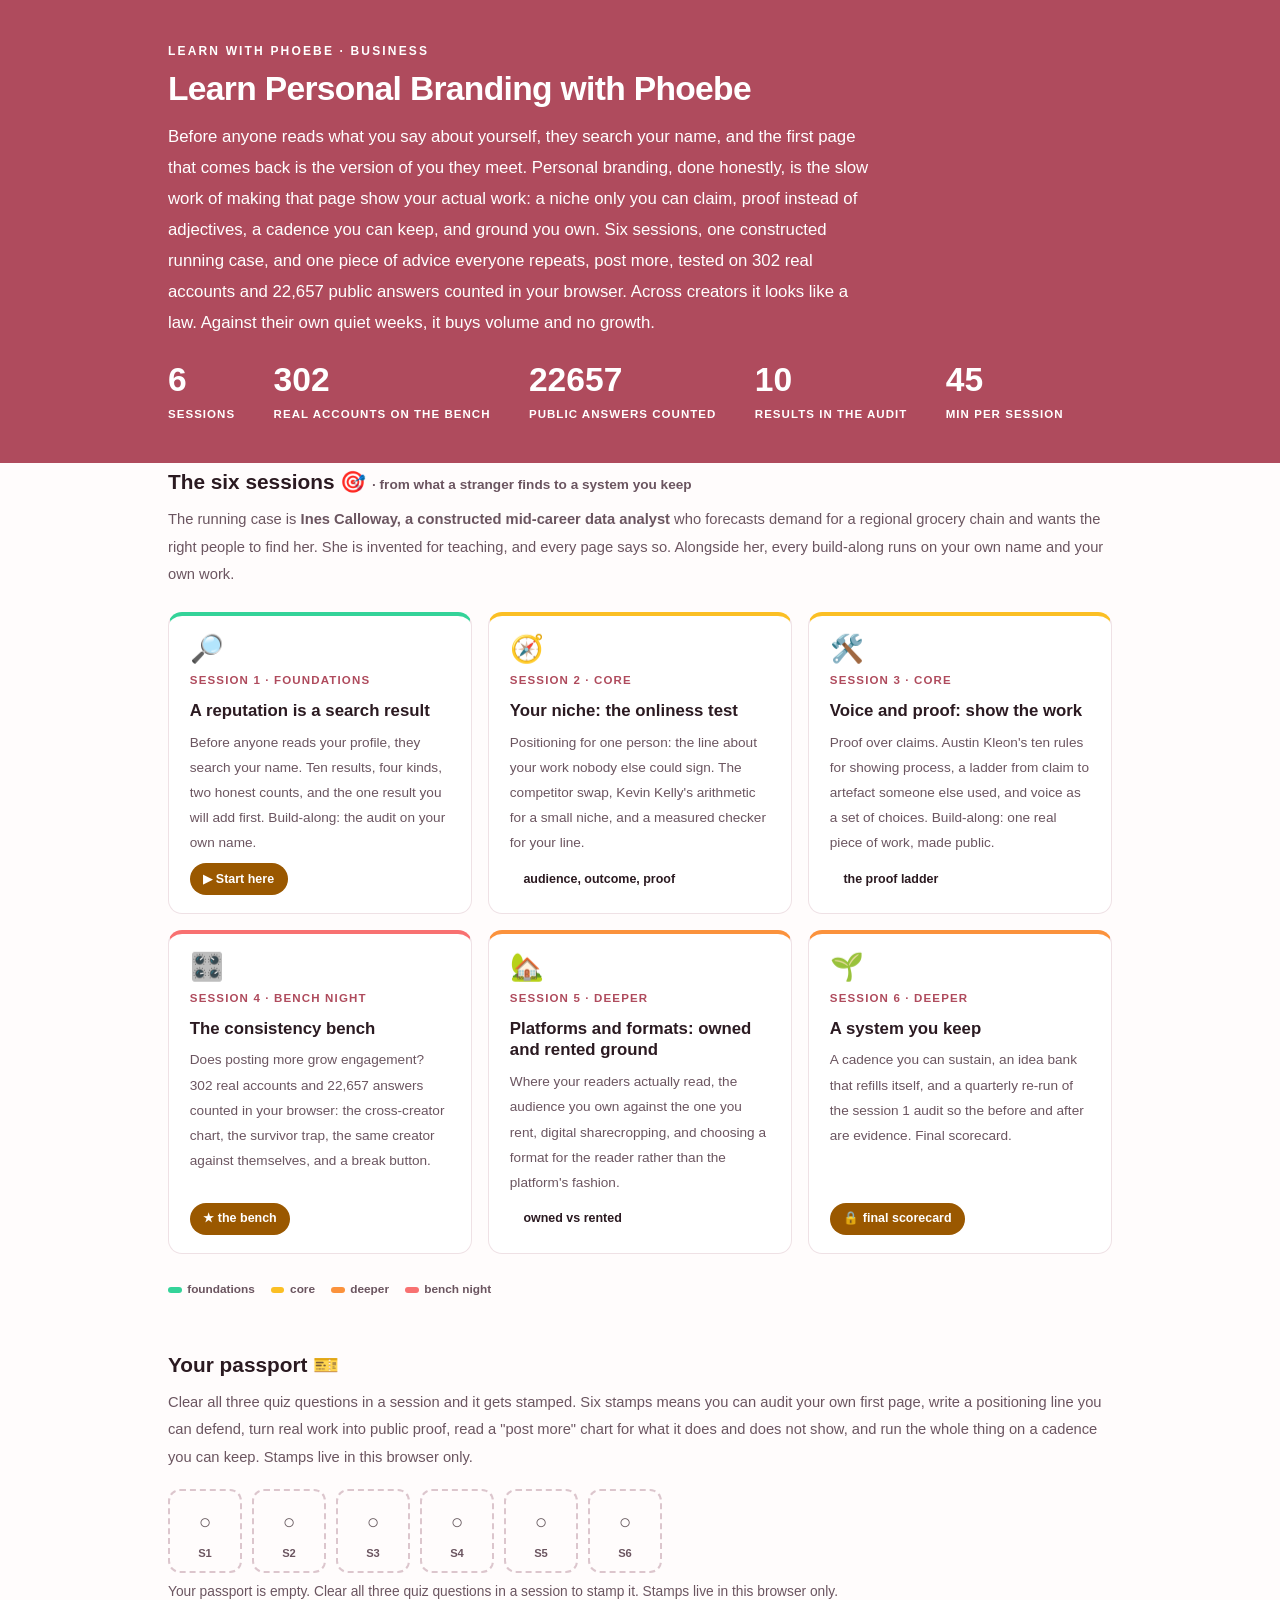
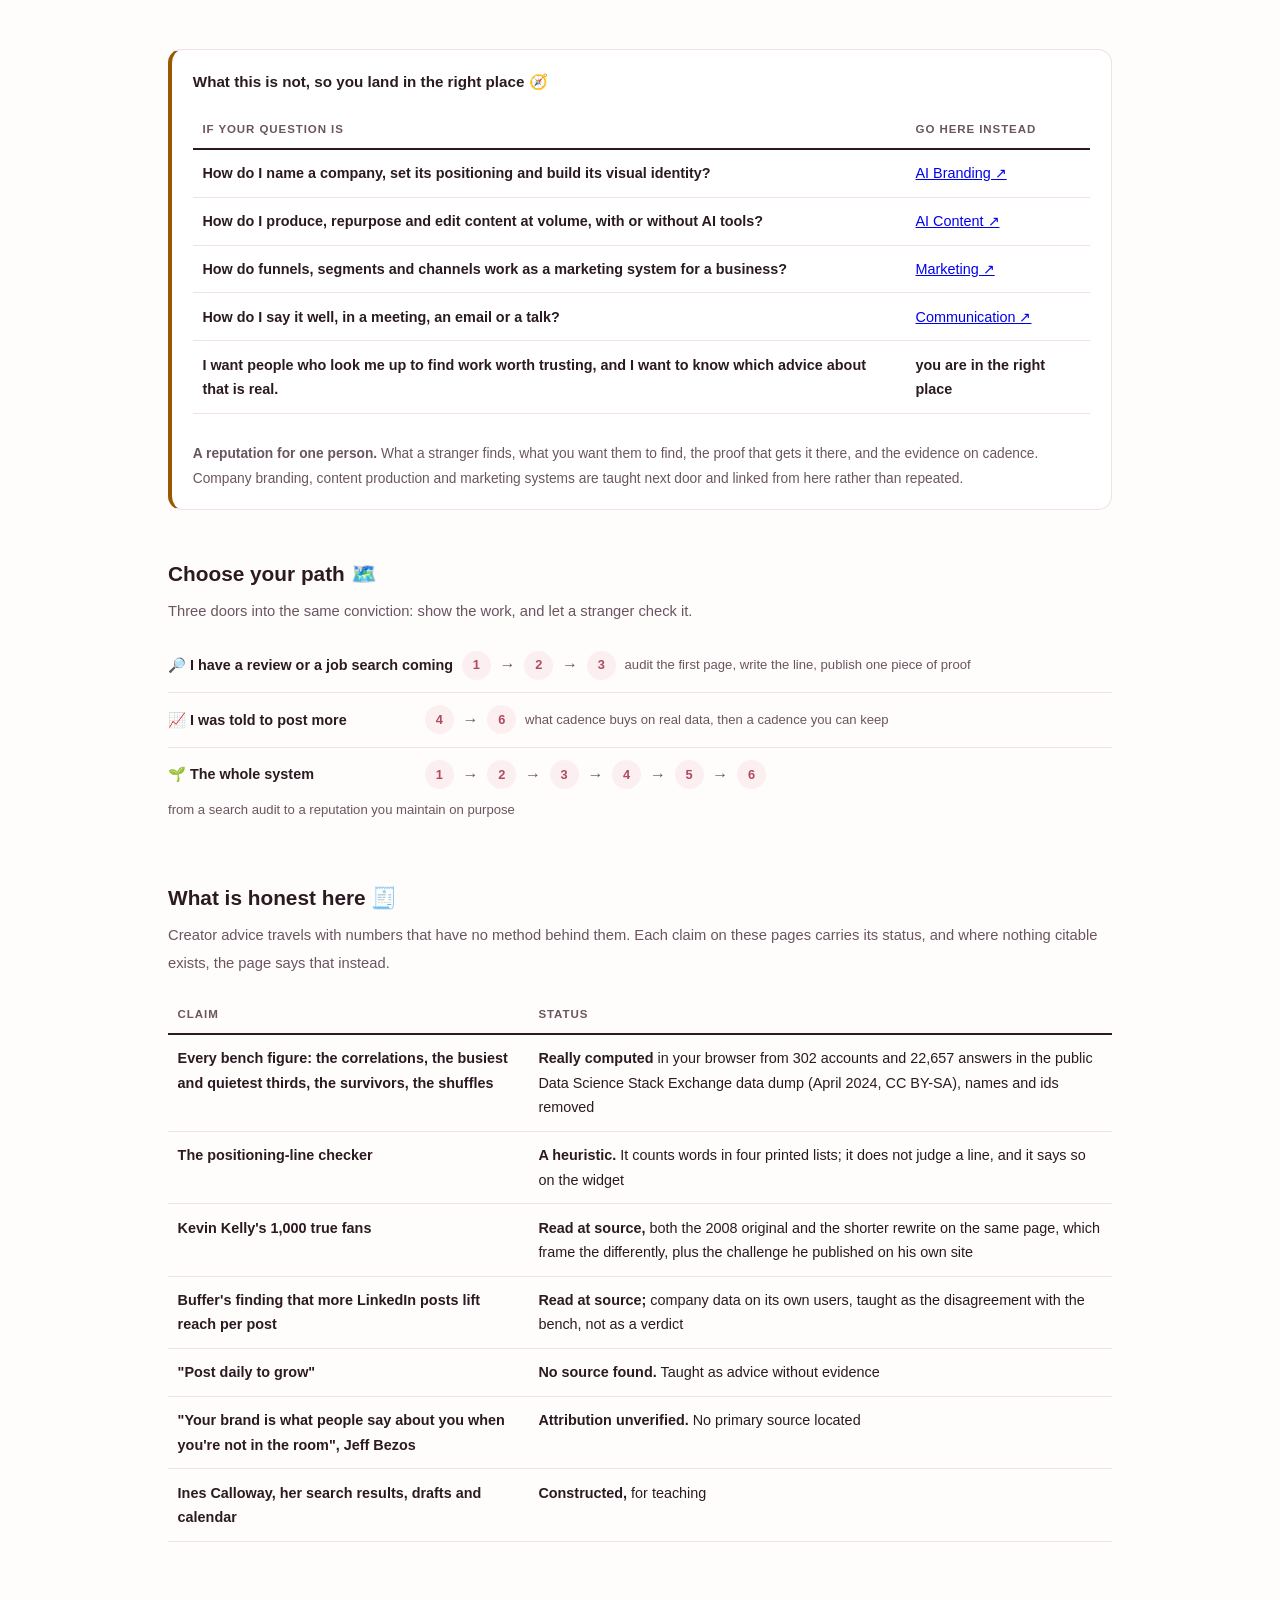
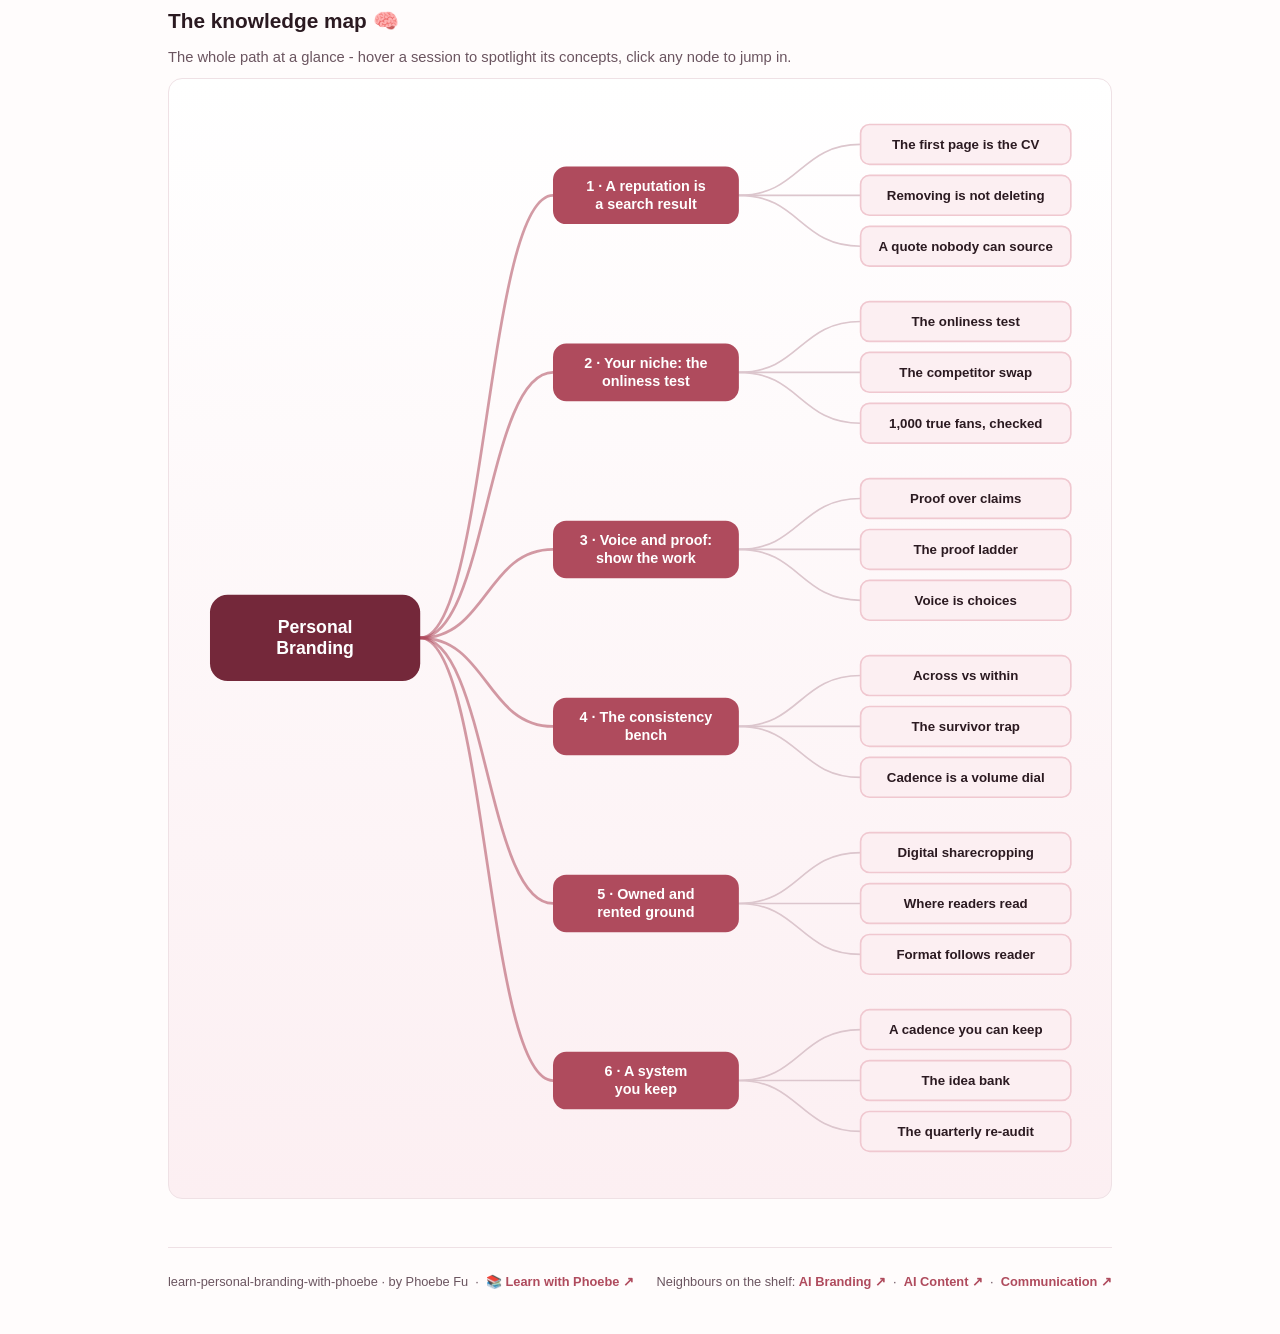
==== index.html @ 6e967ad3 "Personal Branding - six sessions and a real consistency bench A fictional analyst builds a public re" ====
<!DOCTYPE html>
<html lang="en">
<head>
<meta charset="UTF-8">
<meta name="viewport" content="width=device-width, initial-scale=1.0">
<!-- social:start -->
<meta name="description" content="Six sessions on building a professional reputation people can find and check: the search audit, a niche only you can claim, proof over claims, a real-data test of the post-more advice, owned and rented ground, and a system you can keep. Free, by Phoebe Fu.">
<meta property="og:type" content="website">
<meta property="og:site_name" content="Learn with Phoebe">
<meta property="og:title" content="Learn Personal Branding with Phoebe">
<meta property="og:description" content="A reputation is a search result. Six sessions on making yours worth finding, with the post-more advice tested on 302 real accounts in your browser.">
<meta property="og:url" content="https://phoebefu6.github.io/learn-personal-branding-with-phoebe/">
<meta property="og:image" content="https://phoebefu6.github.io/learn-personal-branding-with-phoebe/assets/og-cover.png">
<meta property="og:image:width" content="1200">
<meta property="og:image:height" content="630">
<meta name="twitter:card" content="summary_large_image">
<meta name="twitter:title" content="Learn Personal Branding with Phoebe">
<meta name="twitter:description" content="Does posting more grow engagement? Tested on 302 real accounts, counted in your browser.">
<meta name="twitter:image" content="https://phoebefu6.github.io/learn-personal-branding-with-phoebe/assets/og-cover.png">
<!-- social:end -->
<title>Learn Personal Branding with Phoebe</title>
<link rel="stylesheet" href="assets/style.css?v=3">
<style>

  .stats-row { display: flex; gap: 2.4rem; margin-top: 1.5rem; flex-wrap: wrap; }
  .stat b { display: block; font-size: 2.1rem; font-weight: 800; line-height: 1.05; font-variant-numeric: tabular-nums; }
  .stat span { font-size: .72rem; opacity: 1; text-transform: uppercase; letter-spacing: .09em; font-weight: 600; }

  .course-grid { display: grid; grid-template-columns: repeat(auto-fit, minmax(17rem, 1fr)); gap: 1rem; margin-top: 1.5rem; }
  .course-card {
    border: 1px solid var(--hairline);
    border-top: 4px solid var(--diff, var(--indigo));
    border-radius: var(--radius);
    padding: 1.2rem 1.3rem 1.1rem;
    display: flex;
    flex-direction: column;
    gap: .5rem;
    text-decoration: none;
    color: var(--ink);
    background: #fff;
    transition: box-shadow .15s ease, border-color .15s ease, transform .15s ease;
    position: relative;
  }
  .course-card:hover { border-color: var(--indigo-soft); border-top-color: var(--diff, var(--indigo)); box-shadow: 0 8px 28px rgba(var(--shadow-rgb),.16); transform: translateY(-3px); }
  .course-card .cicon { font-size: 1.7rem; line-height: 1; }
  .course-card .cnum { font-size: .72rem; font-weight: 700; color: var(--indigo); text-transform: uppercase; letter-spacing: .1em; }
  .course-card h3 { font-size: 1.05rem; font-weight: 800; line-height: 1.3; }
  .course-card p { font-size: .85rem; color: var(--muted); flex: 1; }
  .course-card .meta { display: flex; gap: .4rem; flex-wrap: wrap; }

  .diff-legend { display: flex; gap: 1rem; margin-top: 1.6rem; font-size: .74rem; color: var(--muted); font-weight: 600; flex-wrap: wrap; }
  .diff-legend i { display: inline-block; width: .85rem; height: .35rem; border-radius: 999px; margin-right: .35rem; vertical-align: middle; }

  .paths { margin-top: 2.6rem; }
  .paths h2 { font-size: 1.3rem; font-weight: 800; margin-bottom: .3rem; }
  .paths .plede { color: var(--muted); font-size: .92rem; margin-bottom: .8rem; }
  .path { display: flex; gap: .55rem; align-items: center; padding: .75rem 0; border-bottom: .5px solid var(--hairline); flex-wrap: wrap; }
  .path:last-child { border-bottom: none; }
  .path b { min-width: 15.5rem; font-size: .9rem; }
  .path .pstep { background: var(--indigo-50); color: var(--indigo); border-radius: 999px; padding: .16rem .68rem; font-weight: 700; font-size: .8rem; text-decoration: none; transition: all .12s ease; }
  .path .pstep:hover { background: var(--indigo); color: #fff; }
  .path .parr { color: var(--muted); font-weight: 700; }

  .mm-section { margin-top: 1.6rem; }
  .mm-section h2 { font-size: 1.3rem; font-weight: 800; margin-bottom: .2rem; }
  .mm-section .mm-lede { color: var(--muted); font-size: .92rem; margin-bottom: .4rem; }
  .mm-wrap { border: 1px solid var(--hairline); border-radius: var(--radius); background: linear-gradient(180deg,#fff,var(--indigo-50)); padding: .6rem; overflow-x: auto; }
  .mm-svg { width: 100%; height: auto; display: block; max-width: 60rem; margin: 0 auto; min-width: 34rem; }
  .mm-link { cursor: pointer; text-decoration: none; }
  .mm-node rect { transition: opacity .15s ease, filter .15s ease; }
  .mm-node text { pointer-events: none; }
  .mm-link:hover .mm-node rect { filter: brightness(1.06); }
  .mm-edge { transition: opacity .15s ease; }

  .not-this { border: 1px solid var(--hairline); border-left: 4px solid var(--clay); border-radius: var(--radius); background: #fff; padding: 1.1rem 1.3rem; margin-top: 1.2rem; }
  .not-this h3 { font-size: .95rem; font-weight: 800; margin-bottom: .5rem; }
</style>
</head>
<body>

<header class="masthead">
  <div class="wrap">
    <div class="eyebrow">Learn with Phoebe · Business</div>
    <h1>Learn <span class="accent">Personal Branding</span> with Phoebe</h1>
    <p class="sub">Before anyone reads what you say about yourself, they search your name, and the first page that comes back is the version of you they meet. Personal branding, done honestly, is the slow work of making that page show your actual work: a niche only you can claim, proof instead of adjectives, a cadence you can keep, and ground you own. Six sessions, one constructed running case, and one piece of advice everyone repeats, post more, tested on 302 real accounts and 22,657 public answers counted in your browser. Across creators it looks like a law. Against their own quiet weeks, it buys volume and no growth.</p>
    <div class="stats-row">
      <div class="stat"><b data-count="6">6</b><span>sessions</span></div>
      <div class="stat"><b data-count="302">302</b><span>real accounts on the bench</span></div>
      <div class="stat"><b data-count="22657">22,657</b><span>public answers counted</span></div>
      <div class="stat"><b data-count="10">10</b><span>results in the audit</span></div>
      <div class="stat"><b data-count="45">45</b><span>min per session</span></div>
    </div>
  </div>
</header>

<main class="wrap">

  <section class="section">
    <div class="paths" style="margin-top:0">
      <h2>The six sessions 🎯 <span style="font-size:.85rem;font-weight:600;color:var(--muted)">· from what a stranger finds to a system you keep</span></h2>
      <p class="plede">The running case is <strong>Ines Calloway, a constructed mid-career data analyst</strong> who forecasts demand for a regional grocery chain and wants the right people to find her. She is invented for teaching, and every page says so. Alongside her, every build-along runs on your own name and your own work.</p>
    </div>

    <div class="course-grid">
      <a class="course-card" href="courses/01-a-reputation-is-a-search-result.html" style="--diff:#34D399">
        <span class="cicon">🔎</span>
        <span class="cnum">Session 1 · foundations</span>
        <h3>A reputation is a search result</h3>
        <p>Before anyone reads your profile, they search your name. Ten results, four kinds, two honest counts, and the one result you will add first. Build-along: the audit on your own name.</p>
        <span class="meta"><span class="pill amber">▶ Start here</span></span>
      </a>
      <a class="course-card" href="courses/02-the-onliness-test.html" style="--diff:#FBBF24">
        <span class="cicon">🧭</span>
        <span class="cnum">Session 2 · core</span>
        <h3>Your niche: the onliness test</h3>
        <p>Positioning for one person: the line about your work nobody else could sign. The competitor swap, Kevin Kelly's arithmetic for a small niche, and a measured checker for your line.</p>
        <span class="meta"><span class="pill">audience, outcome, proof</span></span>
      </a>
      <a class="course-card" href="courses/03-show-the-work.html" style="--diff:#FBBF24">
        <span class="cicon">🛠️</span>
        <span class="cnum">Session 3 · core</span>
        <h3>Voice and proof: show the work</h3>
        <p>Proof over claims. Austin Kleon's ten rules for showing process, a ladder from claim to artefact someone else used, and voice as a set of choices. Build-along: one real piece of work, made public.</p>
        <span class="meta"><span class="pill">the proof ladder</span></span>
      </a>
      <a class="course-card" href="courses/04-the-consistency-bench.html" style="--diff:#F87171">
        <span class="cicon">🎛️</span>
        <span class="cnum">Session 4 · bench night</span>
        <h3>The consistency bench</h3>
        <p>Does posting more grow engagement? 302 real accounts and 22,657 answers counted in your browser: the cross-creator chart, the survivor trap, the same creator against themselves, and a break button.</p>
        <span class="meta"><span class="pill amber">★ the bench</span></span>
      </a>
      <a class="course-card" href="courses/05-owned-and-rented-ground.html" style="--diff:#FB923C">
        <span class="cicon">🏡</span>
        <span class="cnum">Session 5 · deeper</span>
        <h3>Platforms and formats: owned and rented ground</h3>
        <p>Where your readers actually read, the audience you own against the one you rent, digital sharecropping, and choosing a format for the reader rather than the platform's fashion.</p>
        <span class="meta"><span class="pill">owned vs rented</span></span>
      </a>
      <a class="course-card" href="courses/06-a-system-you-keep.html" style="--diff:#FB923C">
        <span class="cicon">🌱</span>
        <span class="cnum">Session 6 · deeper</span>
        <h3>A system you keep</h3>
        <p>A cadence you can sustain, an idea bank that refills itself, and a quarterly re-run of the session 1 audit so the before and after are evidence. Final scorecard.</p>
        <span class="meta"><span class="pill amber">🔒 final scorecard</span></span>
      </a>
    </div>

    <div class="diff-legend">
      <span><i style="background:#34D399"></i>foundations</span>
      <span><i style="background:#FBBF24"></i>core</span>
      <span><i style="background:#FB923C"></i>deeper</span>
      <span><i style="background:#F87171"></i>bench night</span>
    </div>
  </section>

  <section class="section">
    <div class="paths" style="margin-top:0">
      <h2>Your passport 🎫</h2>
      <p class="plede">Clear all three quiz questions in a session and it gets stamped. Six stamps means you can audit your own first page, write a positioning line you can defend, turn real work into public proof, read a "post more" chart for what it does and does not show, and run the whole thing on a cadence you can keep. Stamps live in this browser only.</p>
    </div>
    <div class="pp-strip"></div>
  </section>

  <section class="section">
    <div class="not-this">
      <h3>What this is not, so you land in the right place 🧭</h3>
      <table class="clean">
        <tr><th>If your question is</th><th>Go here instead</th></tr>
        <tr><td>How do I name a company, set its positioning and build its visual identity?</td><td><a href="https://phoebefu6.github.io/learn-ai-branding-with-phoebe/">AI Branding ↗</a></td></tr>
        <tr><td>How do I produce, repurpose and edit content at volume, with or without AI tools?</td><td><a href="https://phoebefu6.github.io/learn-ai-content-with-phoebe/">AI Content ↗</a></td></tr>
        <tr><td>How do funnels, segments and channels work as a marketing system for a business?</td><td><a href="https://phoebefu6.github.io/learn-marketing-with-phoebe/">Marketing ↗</a></td></tr>
        <tr><td>How do I say it well, in a meeting, an email or a talk?</td><td><a href="https://phoebefu6.github.io/learn-communication-with-phoebe/">Communication ↗</a></td></tr>
        <tr><td><strong>I want people who look me up to find work worth trusting, and I want to know which advice about that is real.</strong></td><td><strong>you are in the right place</strong></td></tr>
      </table>
      <p style="margin-top:.7rem;font-size:.86rem;color:var(--muted)"><strong>A reputation for one person.</strong> What a stranger finds, what you want them to find, the proof that gets it there, and the evidence on cadence. Company branding, content production and marketing systems are taught next door and linked from here rather than repeated.</p>
    </div>
  </section>

  <section class="section">
    <div class="paths">
      <h2>Choose your path 🗺️</h2>
      <p class="plede">Three doors into the same conviction: show the work, and let a stranger check it.</p>
      <div class="path"><b>🔎 I have a review or a job search coming</b>
        <a class="pstep" href="courses/01-a-reputation-is-a-search-result.html">1</a><span class="parr">→</span>
        <a class="pstep" href="courses/02-the-onliness-test.html">2</a><span class="parr">→</span>
        <a class="pstep" href="courses/03-show-the-work.html">3</a>
        <span style="font-size:.82rem;color:var(--muted)">audit the first page, write the line, publish one piece of proof</span>
      </div>
      <div class="path"><b>📈 I was told to post more</b>
        <a class="pstep" href="courses/04-the-consistency-bench.html">4</a><span class="parr">→</span>
        <a class="pstep" href="courses/06-a-system-you-keep.html">6</a>
        <span style="font-size:.82rem;color:var(--muted)">what cadence buys on real data, then a cadence you can keep</span>
      </div>
      <div class="path"><b>🌱 The whole system</b>
        <a class="pstep" href="courses/01-a-reputation-is-a-search-result.html">1</a><span class="parr">→</span>
        <a class="pstep" href="courses/02-the-onliness-test.html">2</a><span class="parr">→</span>
        <a class="pstep" href="courses/03-show-the-work.html">3</a><span class="parr">→</span>
        <a class="pstep" href="courses/04-the-consistency-bench.html">4</a><span class="parr">→</span>
        <a class="pstep" href="courses/05-owned-and-rented-ground.html">5</a><span class="parr">→</span>
        <a class="pstep" href="courses/06-a-system-you-keep.html">6</a>
        <span style="font-size:.82rem;color:var(--muted)">from a search audit to a reputation you maintain on purpose</span>
      </div>
    </div>
  </section>

  <section class="section">
    <div class="paths" style="margin-top:0">
      <h2>What is honest here 🧾</h2>
      <p class="plede">Creator advice travels with numbers that have no method behind them. Each claim on these pages carries its status, and where nothing citable exists, the page says that instead.</p>
    </div>
    <table class="clean">
      <tr><th>Claim</th><th>Status</th></tr>
      <tr><td>Every bench figure: the correlations, the busiest and quietest thirds, the survivors, the shuffles</td><td><strong>Really computed</strong> in your browser from 302 accounts and 22,657 answers in the public Data Science Stack Exchange data dump (April 2024, CC BY-SA), names and ids removed</td></tr>
      <tr><td>The positioning-line checker</td><td><strong>A heuristic.</strong> It counts words in four printed lists; it does not judge a line, and it says so on the widget</td></tr>
      <tr><td>Kevin Kelly's 1,000 true fans</td><td><strong>Read at source,</strong> both the 2008 original and the shorter rewrite on the same page, which frame the  differently, plus the challenge he published on his own site</td></tr>
      <tr><td>Buffer's finding that more LinkedIn posts lift reach per post</td><td><strong>Read at source;</strong> company data on its own users, taught as the disagreement with the bench, not as a verdict</td></tr>
      <tr><td>"Post daily to grow"</td><td><strong>No source found.</strong> Taught as advice without evidence</td></tr>
      <tr><td>"Your brand is what people say about you when you're not in the room", Jeff Bezos</td><td><strong>Attribution unverified.</strong> No primary source located</td></tr>
      <tr><td>Ines Calloway, her search results, drafts and calendar</td><td><strong>Constructed,</strong> for teaching</td></tr>
    </table>
  </section>

  <section class="section mm-section">
    <h2>The knowledge map 🧠</h2>
    <p class="mm-lede">The whole path at a glance - hover a session to spotlight its concepts, click any node to jump in.</p>
    <div class="mm-wrap"><div id="mindmap"></div></div>
  </section>

  <footer class="pagefoot">
    <span>learn-personal-branding-with-phoebe · by Phoebe Fu &nbsp;·&nbsp; 📚 <a href="https://phoebefu6.github.io/learn-with-phoebe/">Learn with Phoebe ↗</a></span>
    <span>Neighbours on the shelf: <a href="https://phoebefu6.github.io/learn-ai-branding-with-phoebe/">AI Branding ↗</a> &nbsp;·&nbsp; <a href="https://phoebefu6.github.io/learn-ai-content-with-phoebe/">AI Content ↗</a> &nbsp;·&nbsp; <a href="https://phoebefu6.github.io/learn-communication-with-phoebe/">Communication ↗</a></span>
  </footer>

</main>

<script>
window.MINDMAP_DATA = {
 "title": "Personal\nBranding",
 "centerColor": "#74283A",
 "sessions": [
  {
   "label": "A reputation is\na search result",
   "href": "courses/01-a-reputation-is-a-search-result.html",
   "color": "#34D399",
   "concepts": [
    {
     "label": "The first page is the CV",
     "href": "courses/01-a-reputation-is-a-search-result.html"
    },
    {
     "label": "Removing is not deleting",
     "href": "courses/01-a-reputation-is-a-search-result.html"
    },
    {
     "label": "A quote nobody can source",
     "href": "courses/01-a-reputation-is-a-search-result.html"
    }
   ]
  },
  {
   "label": "Your niche: the\nonliness test",
   "href": "courses/02-the-onliness-test.html",
   "color": "#FBBF24",
   "concepts": [
    {
     "label": "The onliness test",
     "href": "courses/02-the-onliness-test.html"
    },
    {
     "label": "The competitor swap",
     "href": "courses/02-the-onliness-test.html"
    },
    {
     "label": "1,000 true fans, checked",
     "href": "courses/02-the-onliness-test.html"
    }
   ]
  },
  {
   "label": "Voice and proof:\nshow the work",
   "href": "courses/03-show-the-work.html",
   "color": "#FBBF24",
   "concepts": [
    {
     "label": "Proof over claims",
     "href": "courses/03-show-the-work.html"
    },
    {
     "label": "The proof ladder",
     "href": "courses/03-show-the-work.html"
    },
    {
     "label": "Voice is choices",
     "href": "courses/03-show-the-work.html"
    }
   ]
  },
  {
   "label": "The consistency\nbench",
   "href": "courses/04-the-consistency-bench.html",
   "color": "#F87171",
   "concepts": [
    {
     "label": "Across vs within",
     "href": "courses/04-the-consistency-bench.html"
    },
    {
     "label": "The survivor trap",
     "href": "courses/04-the-consistency-bench.html"
    },
    {
     "label": "Cadence is a volume dial",
     "href": "courses/04-the-consistency-bench.html"
    }
   ]
  },
  {
   "label": "Owned and\nrented ground",
   "href": "courses/05-owned-and-rented-ground.html",
   "color": "#FB923C",
   "concepts": [
    {
     "label": "Digital sharecropping",
     "href": "courses/05-owned-and-rented-ground.html"
    },
    {
     "label": "Where readers read",
     "href": "courses/05-owned-and-rented-ground.html"
    },
    {
     "label": "Format follows reader",
     "href": "courses/05-owned-and-rented-ground.html"
    }
   ]
  },
  {
   "label": "A system\nyou keep",
   "href": "courses/06-a-system-you-keep.html",
   "color": "#FB923C",
   "concepts": [
    {
     "label": "A cadence you can keep",
     "href": "courses/06-a-system-you-keep.html"
    },
    {
     "label": "The idea bank",
     "href": "courses/06-a-system-you-keep.html"
    },
    {
     "label": "The quarterly re-audit",
     "href": "courses/06-a-system-you-keep.html"
    }
   ]
  }
 ]
};
</script>
<script src="assets/mindmap.js?v=1"></script>
<script src="assets/app.js?v=1"></script>
</body>
</html>
---- assets/style.css ----
/* learn-personal-branding-with-phoebe - editorial bold design system
   Accent: dusty rose #AF4B5D · Deep rose #74283A · Warm contrast: ochre #9A5800
   (CSS var names still read --indigo/--amber; they hold rose and ochre.)
   Light surfaces only: the code box and the lightbox scrim are light tints. */

:root {
  --indigo: #AF4B5D;
  --indigo-deep: #74283A;
  --indigo-mid: #9A3F51;
  --indigo-soft: #F0C8D0;
  --indigo-50: #FCEFF2;
  --ink: #2B1A21;
  --muted: #6B5560;
  --faint: #DCC6CD;
  --hairline: #EFE1E5;
  --clay: #9A5800;
  --clay-ink: #6B3D00;
  --amber: #9A5800;
  --amber-ink: #6B3D00;
  --amber-50: #FDF2E2;
  --paper: #FFFCFC;
  --code-bg: #FBF1F3;
  --code-ink: #2B1A21;
  --scrim-rgb: 255,250,251;
  --shadow-rgb: 175,75,93;
  --radius: 14px;
}

* { margin: 0; padding: 0; box-sizing: border-box; }

html { font-size: 16px; scroll-behavior: smooth; }
html.zoom-125 { font-size: 20px; }
html.zoom-150 { font-size: 24px; }

body {
  font-family: "Inter", -apple-system, BlinkMacSystemFont, "Segoe UI", Roboto, sans-serif;
  background: var(--paper);
  color: var(--ink);
  line-height: 1.85;
  font-feature-settings: "tnum";
}

.wrap { max-width: 62rem; margin: 0 auto; padding: 0 1.5rem; }

/* ---------- header band ---------- */
.masthead {
  background: var(--indigo);
  color: #fff;
  padding: 2.5rem 0 2.25rem;
}
.masthead .eyebrow {
  font-size: .75rem;
  letter-spacing: .18em;
  text-transform: uppercase;
  opacity: 1;
  font-weight: 600;
}
.masthead h1 {
  font-size: 2.1rem;
  line-height: 1.15;
  font-weight: 800;
  margin: .5rem 0 .75rem;
  letter-spacing: -.02em;
}
.masthead h1 .accent { color: inherit; }
.masthead .sub { font-size: 1.05rem; opacity: 1; max-width: 44rem; }

.chip-row { display: flex; flex-wrap: wrap; gap: .5rem; margin-top: 1.1rem; }
.chip {
  display: inline-flex;
  align-items: center;
  gap: .35rem;
  border-radius: 999px;
  padding: .25rem .8rem;
  font-size: .78rem;
  font-weight: 600;
  white-space: nowrap;
}
.chip.level { background: #fff; color: var(--indigo); }
.chip.audience { background: rgba(255,255,255,.08); color: #fff; border: 1px solid rgba(255,255,255,.35); }
.chip.time { background: var(--ink); color: #fff; font-variant-numeric: tabular-nums; }


/* ---------- agenda band ----------
   Recovered 2026-09-02. These six repos were scaffolded from a stylesheet that had
   lost this block, so .agenda rendered as run-on inline text ~700px tall inside the
   masthead. 87 of 93 repos carry it; these were the exception, and they were also the
   six the estate sweep could not see. See course-builder/references/field-notes.md.

   .a3 does NOT reuse the donor's `color: var(--amber-ink)`: that pair falls below
   4.5:1 against --amber in all six palettes, which is the same failure the sweep
   flags on the wellbeing courses. The literal below is the darkest tone of this
   repo's own amber-ink that clears 4.5:1, so the band stays bright. Recompute it if
   --amber changes. */
.agenda {
  display: flex;
  border-radius: 999px;
  overflow: hidden;
  margin: 1.4rem 0 0;
  font-size: .72rem;
  font-weight: 600;
  text-align: center;
  color: #fff;
}
.agenda span { padding: .45rem .3rem; white-space: nowrap; overflow: hidden; text-overflow: ellipsis; }
.agenda .a1 { background: var(--indigo-deep); }
.agenda .a2 { background: var(--indigo-mid); }
.agenda .a3 { background: var(--amber); color: #FFFFFF; }
.agenda .a4 { background: var(--indigo-soft); color: var(--ink); }

/* ---------- toolbar ---------- */
.toolbar {
  position: sticky;
  top: 0;
  z-index: 40;
  background: rgba(255,255,255,.94);
  backdrop-filter: blur(6px);
  border-bottom: 1px solid var(--hairline);
  padding: .55rem 0;
}
.toolbar .wrap { display: flex; align-items: center; gap: .5rem; flex-wrap: nowrap; }
.toolbar .crumb { font-size: .8rem; color: var(--muted); font-weight: 600; margin-right: auto; min-width: 0; white-space: nowrap; overflow: hidden; text-overflow: ellipsis; }
.toolbar .btn { white-space: nowrap; flex: none; padding: .38rem .8rem; font-size: .78rem; line-height: 1.2; }
.toolbar .crumb a { color: var(--indigo); text-decoration: none; }
.btn {
  border: 1px solid var(--hairline);
  background: #fff;
  color: var(--ink);
  border-radius: 999px;
  padding: .35rem .9rem;
  font-size: .78rem;
  font-weight: 600;
  cursor: pointer;
  font-family: inherit;
  transition: all .15s ease;
}
.btn:hover { border-color: var(--indigo); color: var(--indigo); }
.btn.primary { background: var(--indigo); border-color: var(--indigo); color: #fff; }
.btn.primary:hover { background: var(--indigo-deep); }

/* ---------- sections ---------- */
main { padding: 2.5rem 0 4rem; }

.section { margin-bottom: 2.8rem; }
.section-kicker { margin-bottom: 1rem; }
.section-kicker .klabel {
  display: block;
  font-size: .72rem;
  text-transform: uppercase;
  letter-spacing: .1em;
  color: var(--indigo);
  font-weight: 700;
  margin-bottom: .35rem;
}
.section-kicker h2 {
  font-size: 1.45rem;
  font-weight: 800;
  letter-spacing: -.01em;
  display: flex;
  align-items: center;
  gap: .7rem;
  flex-wrap: wrap;
}
.section-kicker .tag {
  border-radius: 999px;
  padding: .18rem .7rem;
  font-size: .7rem;
  font-weight: 700;
  text-transform: uppercase;
  letter-spacing: .08em;
}
.tag.concept { background: var(--indigo-50); color: var(--indigo); }
.tag.demo { background: var(--amber-50); color: var(--amber-ink); }
.tag.exercise { background: var(--ink); color: #fff; }

.lede { color: var(--muted); max-width: 46rem; margin-bottom: 1.4rem; line-height: 1.8; }

/* live vs self-study markers on cards */
.mode {
  font-size: .64rem;
  font-weight: 700;
  text-transform: uppercase;
  letter-spacing: .07em;
  padding: .14rem .6rem;
  border-radius: 999px;
  flex: none;
}
.mode.live { background: var(--indigo); color: #fff; }
.mode.self { background: #fff; color: var(--muted); border: 1px solid var(--hairline); }

/* ---------- accordions ---------- */
details.card {
  border: 1px solid var(--hairline);
  border-radius: var(--radius);
  margin-bottom: .8rem;
  overflow: hidden;
  background: #fff;
}
details.card[open] { border-color: var(--indigo-soft); box-shadow: 0 8px 28px rgba(var(--shadow-rgb),.08); }
details.card summary {
  list-style: none;
  cursor: pointer;
  padding: 1rem 1.25rem;
  display: flex;
  align-items: center;
  gap: .75rem;
  font-weight: 700;
  font-size: 1.02rem;
  user-select: none;
}
details.card summary::-webkit-details-marker { display: none; }
details.card summary .dot {
  width: .6rem; height: .6rem;
  border-radius: 999px;
  background: var(--indigo);
  flex: none;
}
details.card summary .mini { margin-left: auto; font-size: .72rem; color: var(--muted); font-weight: 600; white-space: nowrap; }
details.card summary .caret { transition: transform .2s ease; color: var(--indigo); font-size: .8rem; }
details.card[open] summary .caret { transform: rotate(90deg); }
details.card .body { padding: 0 1.25rem 1.4rem; border-top: 1px solid var(--hairline); padding-top: 1.15rem; }
details.card .body p { margin-bottom: 1.05rem; max-width: 48rem; }
details.card .body p:last-child { margin-bottom: 0; }
details.card .body ul, details.card .body ol { margin: 0 0 1.1rem 1.2rem; max-width: 47rem; }
details.card .body li { margin-bottom: .65rem; }
details.card .body h4 { font-size: .95rem; font-weight: 700; margin: 1.1rem 0 .45rem; }
details.card .body h4:first-child { margin-top: 0; }

/* ---------- pills & legends ---------- */
.legend { display: flex; flex-wrap: wrap; gap: .5rem; margin: 0 0 1.2rem; }
.pill {
  display: inline-flex;
  align-items: center;
  gap: .4rem;
  border-radius: 999px;
  padding: .28rem .85rem;
  font-size: .78rem;
  font-weight: 600;
}
.pill.solid { background: var(--indigo); color: #fff; }
.pill.light { background: var(--indigo-50); color: var(--indigo); }
.pill.inkpill { background: var(--ink); color: #fff; }
.pill.amber, .pill.peach { background: var(--amber); color: #fff; }
.pill.bare { color: var(--faint); }

/* ---------- 4D grid ---------- */
.grid-2 { display: grid; grid-template-columns: repeat(auto-fit, minmax(15rem, 1fr)); gap: .8rem; margin: .5rem 0 1rem; }
.d-card {
  border: 1px solid var(--hairline);
  border-left: 4px solid var(--indigo);
  border-radius: 10px;
  padding: 1rem 1.1rem;
}
.d-card h4 { font-size: .95rem; margin-bottom: .3rem; }
.d-card h4 .lead-letter { color: var(--indigo); }
.d-card p { font-size: .86rem; color: var(--muted); margin: 0; }

/* ---------- tables ---------- */
table.clean { width: 100%; border-collapse: collapse; font-size: .9rem; margin: .4rem 0 1rem; }
table.clean th {
  text-align: left;
  font-size: .72rem;
  text-transform: uppercase;
  letter-spacing: .08em;
  color: var(--muted);
  padding: .5rem .6rem;
  border-bottom: 2px solid var(--ink);
}
table.clean td { padding: .7rem .6rem; border-bottom: .5px solid var(--hairline); vertical-align: top; line-height: 1.7; }
table.clean td:first-child { font-weight: 600; }

/* ---------- prompt boxes ---------- */
.prompt-box {
  position: relative;
  background: var(--code-bg);
  color: var(--code-ink);
  border-radius: var(--radius);
  padding: 1.1rem 1.2rem;
  margin: 1rem 0 1.2rem;
  font-family: "SF Mono", ui-monospace, Menlo, Consolas, monospace;
  font-size: .84rem;
  line-height: 1.65;
  white-space: pre-wrap;
  word-break: break-word;
}
.prompt-box .label {
  position: absolute;
  top: -0.7rem;
  left: 1rem;
  background: var(--indigo);
  color: #fff;
  font-family: "Inter", -apple-system, sans-serif;
  font-size: .68rem;
  font-weight: 700;
  letter-spacing: .06em;
  text-transform: uppercase;
  border-radius: 999px;
  padding: .15rem .7rem;
}
.prompt-box.bad .label { background: var(--faint); color: var(--ink); }
.prompt-box.good .label { background: var(--amber); color: #fff; }
.copy-btn {
  position: absolute;
  top: .7rem;
  right: .7rem;
  background: var(--indigo-50);
  border: 1px solid var(--faint);
  color: var(--indigo-deep);
  border-radius: 999px;
  padding: .25rem .8rem;
  font-size: .72rem;
  font-weight: 600;
  cursor: pointer;
  font-family: "Inter", -apple-system, sans-serif;
  transition: background .15s ease;
}
.copy-btn:hover { background: var(--indigo-soft); }
.copy-btn.copied { background: var(--amber); border-color: var(--amber); color: #fff; }

/* ---------- demo steps ---------- */
.steps { counter-reset: step; margin: .6rem 0 1rem; }
.step {
  display: grid;
  grid-template-columns: max-content minmax(0, 1fr);
  column-gap: .9rem;
  row-gap: .2rem;
  padding: .85rem 0;
  border-bottom: .5px solid var(--hairline);
}
.step > * { grid-column: 2; min-width: 0; }
.step > .prompt-box { margin: .8rem 0 .4rem; }
.step:last-child { border-bottom: none; }
.step::before {
  counter-increment: step;
  content: counter(step);
  flex: none;
  width: 1.7rem; height: 1.7rem;
  border-radius: 999px;
  background: var(--indigo-50);
  color: var(--indigo);
  font-weight: 700;
  font-size: .85rem;
  display: inline-flex;
  align-items: center;
  justify-content: center;
  margin-top: .1rem;
}
.step p { margin: 0; }
/* A code box inside a step sits BELOW the step text at full width. Without this the flex row
 * puts it in a half-width column beside the text and wraps code mid-token. */
.step { flex-wrap: wrap; }
.step > p { flex: 1 1 0; min-width: 0; }
.step > .prompt-box { flex: 1 1 100%; margin: .7rem 0 .2rem; word-break: normal; overflow-x: auto; }

/* ---------- callouts ---------- */
.callout {
  border-radius: var(--radius);
  padding: 1rem 1.2rem;
  margin: 1rem 0;
  font-size: .92rem;
}
.callout.tip { background: var(--indigo-50); border-left: 4px solid var(--indigo); }
.callout.win { background: var(--amber-50); border-left: 4px solid var(--amber); }
.callout strong:first-child { display: block; margin-bottom: .2rem; }

.callout.example {
  background: #FFFFFF;
  border: 1px solid var(--hairline);
  border-left: 4px solid var(--amber);
  font-size: .9rem;
}
.callout.example .ex-pill {
  display: inline-block;
  background: var(--amber);
  color: #fff;
  border-radius: 999px;
  padding: .15rem .7rem;
  font-size: .68rem;
  font-weight: 700;
  text-transform: uppercase;
  letter-spacing: .06em;
  margin-bottom: .5rem;
}
.callout.example p { margin: 0 0 .75rem; max-width: 47rem; }
.callout.example p:last-child { margin-bottom: 0; }
.callout.example ul { margin: 0 0 0 1.1rem; max-width: 46rem; }
.callout.example li { margin-bottom: .6rem; }
.callout.example li:last-child { margin-bottom: 0; }

/* ---------- zoomable figures ---------- */
figure.zoomable {
  border: 1px solid var(--hairline);
  border-radius: var(--radius);
  padding: 1.2rem;
  margin: 1rem 0 1.4rem;
  cursor: zoom-in;
  transition: box-shadow .15s ease;
  background: #fff;
}
figure.zoomable:hover { box-shadow: 0 8px 28px rgba(var(--shadow-rgb),.12); }
figure.zoomable svg, figure.zoomable img { width: 100%; height: auto; display: block; }
figure.zoomable figcaption {
  margin-top: .6rem;
  font-size: .76rem;
  color: var(--muted);
  font-weight: 600;
  display: flex;
  align-items: center;
  gap: .4rem;
}

.lightbox {
  position: fixed;
  inset: 0;
  z-index: 100;
  background: rgba(var(--scrim-rgb),.9);
  display: none;
  align-items: center;
  justify-content: center;
  padding: 3vh 3vw;
  cursor: zoom-out;
}
.lightbox.open { display: flex; }
.lightbox .inner {
  background: #fff;
  border-radius: var(--radius);
  padding: 2rem;
  max-width: 94vw;
  max-height: 92vh;
  overflow: auto;
}
.lightbox .inner svg, .lightbox .inner img { width: min(88vw, 70rem); height: auto; }
.lightbox .close-hint {
  position: fixed;
  top: 1rem; right: 1.4rem;
  color: var(--ink);
  font-size: .8rem;
  font-weight: 600;
  opacity: 1;
}

/* ---------- courses covered ---------- */
.covered { border: 1px solid var(--hairline); border-radius: var(--radius); overflow: hidden; }
.covered-row {
  display: flex;
  align-items: baseline;
  gap: .8rem;
  padding: .75rem 1.1rem;
  border-bottom: .5px solid var(--hairline);
  font-size: .9rem;
}
.covered-row:last-child { border-bottom: none; }
.covered-row .status { flex: none; }
.covered-row .name { font-weight: 600; }
.covered-row .note { margin-left: auto; color: var(--muted); font-size: .78rem; text-align: right; }

/* ---------- cheat sheet footer ---------- */
.cheat {
  background: var(--indigo-50);
  color: var(--ink);
  border: 1px solid var(--indigo-soft);
  border-radius: var(--radius);
  padding: 1.6rem 1.6rem 1.3rem;
  margin-top: 3rem;
}
.cheat h3 { font-size: 1.1rem; margin-bottom: 1rem; }
.cheat h3 span { color: var(--indigo); }
.cheat .grid-2 { gap: 1rem; }
.cheat .cheat-item { border-left: 3px solid var(--indigo-mid); padding-left: .8rem; }
.cheat .cheat-item b { display: block; font-size: .85rem; color: var(--indigo-deep); }
.cheat .cheat-item span { font-size: .82rem; color: var(--ink); }

footer.pagefoot {
  border-top: 1px solid var(--hairline);
  margin-top: 3rem;
  padding: 1.4rem 0 2.5rem;
  font-size: .8rem;
  color: var(--muted);
  display: flex;
  justify-content: space-between;
  flex-wrap: wrap;
  gap: .8rem;
}
footer.pagefoot a { color: var(--indigo); text-decoration: none; font-weight: 600; }

/* ---------- wayfinding: reading progress + section dots + part numbers ---------- */

#progress-bar {
  position: fixed;
  top: 0; left: 0;
  height: 3px;
  width: 0;
  background: linear-gradient(90deg, var(--indigo), var(--amber));
  z-index: 90;
}

.pagenav {
  position: fixed;
  right: 1.1rem;
  top: 50%;
  transform: translateY(-50%);
  z-index: 50;
  display: flex;
  flex-direction: column;
  gap: .55rem;
}
.pagenav a {
  width: .68rem; height: .68rem;
  border-radius: 999px;
  background: #fff;
  border: 2px solid var(--faint);
  display: block;
  position: relative;
  transition: all .15s ease;
}
.pagenav a:hover { border-color: var(--indigo); transform: scale(1.3); }
.pagenav a.active { background: var(--indigo); border-color: var(--indigo); }
.pagenav a .nlabel {
  position: absolute;
  right: 1.4rem;
  top: 50%;
  transform: translateY(-50%);
  background: #fff;
  color: var(--ink);
  border: 1px solid var(--faint);
  font-size: .7rem;
  font-weight: 600;
  padding: .22rem .65rem;
  border-radius: 6px;
  white-space: nowrap;
  opacity: 0;
  pointer-events: none;
  transition: opacity .15s ease;
}
.pagenav a:hover .nlabel { opacity: 1; }
@media (max-width: 74rem) { .pagenav { display: none; } }

main { counter-reset: partnum -1; }
.section .section-kicker { position: relative; }
.section .section-kicker::before {
  counter-increment: partnum;
  content: counter(partnum, decimal-leading-zero);
  position: absolute;
  right: 0;
  top: -1.2rem;
  font-size: 4.4rem;
  font-weight: 800;
  color: var(--indigo-50);
  line-height: 1;
  font-variant-numeric: tabular-nums;
  pointer-events: none;
  z-index: 0;
}
.section .section-kicker > * { position: relative; z-index: 1; }

details.card summary { transition: background .15s ease; }
details.card summary:hover { background: #FCEFF2; }

/* ---------- journey strip: you are here in the series ---------- */
.journey {
  display: flex;
  align-items: center;
  gap: .45rem;
  margin-top: 1.1rem;
  flex-wrap: wrap;
}
.journey .jlabel { font-size: .7rem; font-weight: 700; text-transform: uppercase; letter-spacing: .09em; opacity: 1; margin-right: .3rem; }
.journey a {
  width: 1.7rem; height: 1.7rem;
  border-radius: 999px;
  display: inline-flex;
  align-items: center;
  justify-content: center;
  font-size: .8rem;
  font-weight: 700;
  text-decoration: none;
  color: #fff;
  border: 1.5px solid rgba(255,255,255,.45);
  transition: all .15s ease;
  font-variant-numeric: tabular-nums;
}
.journey a:hover { border-color: #fff; transform: scale(1.12); }
.journey a.here { background: #fff; color: var(--indigo); border-color: #fff; }
.journey a.dd-chip { width: auto; border-radius: 999px; padding: 0 .7rem; font-size: .72rem; }

/* ---------- check-yourself quiz ---------- */
.quiz-q {
  border: 1px solid var(--hairline);
  border-radius: var(--radius);
  padding: 1.1rem 1.25rem 1rem;
  margin-bottom: .9rem;
  background: #fff;
}
.quiz-q .qtext { font-weight: 700; margin-bottom: .7rem; }
.quiz-q .qopt {
  display: block;
  width: 100%;
  text-align: left;
  background: #fff;
  border: 1px solid var(--hairline);
  border-radius: 10px;
  padding: .6rem .9rem;
  margin-bottom: .5rem;
  font-size: .9rem;
  font-family: inherit;
  color: var(--ink);
  cursor: pointer;
  transition: all .15s ease;
}
.quiz-q .qopt:hover { border-color: var(--indigo); background: var(--indigo-50); }
.quiz-q .qopt.correct { background: var(--indigo); border-color: var(--indigo); color: #fff; font-weight: 600; }
.quiz-q .qopt.correct::after { content: "  ✓"; }
.quiz-q .qopt.wrong { background: #FEF2F2; border-color: #FCA5A5; color: #991B1B; animation: qshake .3s ease; }
.quiz-q .qopt.wrong::after { content: "  ✗ try again"; font-size: .78rem; }
.quiz-q .qopt:disabled { cursor: default; }
.quiz-q .qwhy {
  display: none;
  background: var(--amber-50);
  border-left: 4px solid var(--amber);
  border-radius: 8px;
  padding: .6rem .9rem;
  font-size: .86rem;
  margin-top: .3rem;
}
.quiz-q.answered .qwhy { display: block; }
@keyframes qshake {
  0%, 100% { transform: translateX(0); }
  25% { transform: translateX(-5px); }
  75% { transform: translateX(5px); }
}
.quiz-score { font-weight: 700; color: var(--indigo); margin-top: .4rem; }

@media (prefers-reduced-motion: reduce) {
  .quiz-q .qopt.wrong { animation: none; }
  .journey a:hover { transform: none; }
}

/* ---------- micro-interactions (react-bits inspired, vanilla) ---------- */

/* BlurText: staggered word reveal on the masthead headline */
.masthead h1 .bw {
  display: inline-block;
  opacity: 0;
  filter: blur(8px);
  transform: translateY(.35em);
  animation: bw-in .7s cubic-bezier(.22,.9,.35,1) forwards;
  animation-delay: var(--bw-delay, 0s);
}
@keyframes bw-in {
  to { opacity: 1; filter: blur(0); transform: translateY(0); }
}

/* SpotlightCard: cursor-following highlight on accordion cards */
details.card { position: relative; }
details.card::after {
  content: "";
  position: absolute;
  inset: 0;
  pointer-events: none;
  opacity: 0;
  transition: opacity .3s ease;
  background: radial-gradient(320px circle at var(--mx, 50%) var(--my, 50%), rgba(var(--shadow-rgb),.09), transparent 65%);
}
details.card:hover::after { opacity: 1; }

/* ScrollReveal: sections rise in as they enter the viewport */
.js-reveal .section {
  opacity: 0;
  transform: translateY(16px);
  transition: opacity .6s ease, transform .6s cubic-bezier(.22,.9,.35,1);
}
.js-reveal .section.revealed { opacity: 1; transform: none; }

@media (prefers-reduced-motion: reduce) {
  .masthead h1 .bw { animation: none; opacity: 1; filter: none; transform: none; }
  details.card::after { display: none; }
  .js-reveal .section { opacity: 1; transform: none; transition: none; }
}

@media (max-width: 40rem) {
  .masthead h1 { font-size: 1.6rem; }
  
  .toolbar .crumb { display: none; }
}

@media print {
  .toolbar, .copy-btn { display: none; }
  details.card { border: 1px solid #ccc; }
}

/* ---------- live SQL playground (sql-live.js) ---------- */
.sqlbox {
  border: 1px solid var(--hairline);
  border-radius: var(--radius);
  background: #fff;
  overflow: hidden;
  margin: 1rem 0 1.4rem;
  box-shadow: 0 8px 28px rgba(var(--shadow-rgb),.06);
}
.sql-bar {
  display: flex; align-items: center; gap: .5rem;
  padding: .5rem .8rem;
  background: var(--indigo-deep);
  color: #fff;
}
.sql-dot { width: .6rem; height: .6rem; border-radius: 999px; background: var(--amber); flex: none; }
.sql-title { font-size: .76rem; font-weight: 600; letter-spacing: .02em; opacity: .92; }
.sql-spacer { margin-left: auto; }
.sql-btn {
  border: 1px solid rgba(255,255,255,.28);
  background: rgba(255,255,255,.08);
  color: #fff;
  border-radius: 999px;
  padding: .26rem .8rem;
  font-size: .74rem; font-weight: 700; cursor: pointer;
  font-family: inherit; transition: all .14s ease; white-space: nowrap;
}
.sql-btn:hover { background: rgba(255,255,255,.2); }
.sql-btn.sql-run { background: var(--amber); color: #fff; border-color: var(--amber); }
.sql-btn.sql-run:hover { filter: brightness(1.05); }
.sql-label {
  display: block;
  font-size: .64rem; text-transform: uppercase; letter-spacing: .09em;
  font-weight: 700; color: var(--muted);
  padding: .6rem .9rem .2rem;
}
.sql-code-wrap { border-bottom: 1px solid var(--hairline); }
.sql-code {
  width: 100%;
  border: none; outline: none; resize: vertical;
  padding: .35rem .9rem .9rem;
  font-family: "SF Mono", "JetBrains Mono", Menlo, Consolas, monospace;
  font-size: .86rem; line-height: 1.6;
  color: var(--ink); background: #fff;
  tab-size: 2;
}
.sql-out { padding: .2rem .9rem 1rem; overflow-x: auto; }
.sql-tablewrap { overflow-x: auto; }
table.sql-table { width: 100%; border-collapse: collapse; font-size: .84rem; margin: .3rem 0 .1rem; }
table.sql-table th {
  text-align: left; text-transform: uppercase; letter-spacing: .05em;
  font-size: .68rem; color: var(--indigo); font-weight: 800;
  padding: .35rem .6rem; border-bottom: 2px solid var(--indigo-50); white-space: nowrap;
}
table.sql-table td {
  padding: .32rem .6rem; border-bottom: .5px solid var(--hairline);
  font-variant-numeric: tabular-nums; white-space: nowrap;
}
table.sql-table tr:last-child td { border-bottom: none; }
.sql-null { color: var(--faint); font-style: italic; font-size: .78rem; }
.sql-note { font-size: .74rem; color: var(--muted); margin: .5rem 0 0; font-weight: 600; }
.sql-hint { font-weight: 500; font-style: italic; }
.sql-err {
  font-size: .82rem; color: #991B1B; background: #FEF2F2;
  border: 1px solid #FCA5A5; border-radius: 8px;
  padding: .55rem .75rem; margin: .4rem 0 0;
  font-family: "SF Mono", Menlo, monospace;
}
.sql-cap { font-size: .78rem; color: var(--muted); padding: 0 .9rem .8rem; }
.sqlbox.sql-had-err .sql-bar { background: #7f1d1d; }


@keyframes wkIn { from { opacity: 0; transform: translateY(6px); } to { opacity: 1; transform: none; } }


@media (max-width: 640px) {  }


@media (max-width: 640px) {
  
  
}

/* === LWP-PATCH v2 === */
/* palette-agnostic aliases: 75 repos use --indigo/--amber, 1 uses --pine/--clay */
:root {
  --pv-accent: var(--indigo, var(--pine, #334155));
  --pv-flag: var(--amber, var(--clay, #AF4B5D));
  --pv-flag-50: var(--amber-50, var(--clay-50, #FDF2E2));
}

/* ============================================================
   v2 - readable on a phone + reading modes
   Layout only. No palette tokens are changed.
   ============================================================ */

/* --- skip link --- */
.skip-link {
  position: absolute; left: -9999px; top: 0; z-index: 200;
  background: var(--pv-accent); color: #fff;
  padding: .7rem 1.1rem; border-radius: 0 0 var(--radius) 0;
  font-weight: 700; font-size: .85rem; text-decoration: none;
}
.skip-link:focus { left: 0; }

/* --- visible keyboard focus everywhere --- */
:focus-visible {
  outline: 3px solid var(--pv-flag);
  outline-offset: 2px;
  border-radius: 4px;
}

/* --- diagrams: hold authored width, scroll instead of shrinking --- */
.figscroll { overflow-x: auto; -webkit-overflow-scrolling: touch; overscroll-behavior-x: contain; }
.figscroll::-webkit-scrollbar { height: 6px; }
.figscroll::-webkit-scrollbar-thumb { background: var(--faint); border-radius: 3px; }

/* --- tables: scroll container + sticky row label --- */
.tablescroll { overflow-x: auto; -webkit-overflow-scrolling: touch; border-radius: var(--radius); }

/* --- section contents counter --- */
.sec-meta {
  display: block; margin-top: .3rem;
  font-size: .72rem; font-weight: 700; letter-spacing: .06em;
  text-transform: uppercase; color: var(--muted);
  font-variant-numeric: tabular-nums;
}

/* --- study-mode switch --- */
.btn.mode-on { background: var(--pv-flag); border-color: var(--pv-flag); color: #fff; }

/* --- deep-linked card gets a moment of emphasis --- */
details.card.linked { border-color: var(--pv-flag); box-shadow: 0 0 0 3px var(--pv-flag-50); }

@media (max-width: 820px) {
  /* labels keep the size they were drawn at; the figure scrolls */
  figure.zoomable svg { min-width: 820px; }
  .figscroll .mm-svg, .mindmap svg { min-width: 840px; }

  table.clean { min-width: 620px; }
  table.clean th:first-child,
  table.clean td:first-child {
    position: sticky; left: 0; background: #fff;
    box-shadow: 1px 0 0 var(--hairline);
  }

  pre, .prompt-box { overflow-x: auto; }

  /* 44px tap targets */
  details.card summary { min-height: 44px; }
  .qopt { min-height: 44px; display: flex; align-items: center; padding: .7rem .9rem; }
  .toolbar .btn, .pagefoot a { min-height: 44px; display: inline-flex; align-items: center; justify-content: center; }
  .toolbar .crumb, .toolbar #zoom-toggle { display: none; }
  .toolbar .btn { flex: 1 1 0; padding: .3rem .4rem; font-size: .72rem; }
  table.clean { display: block; overflow-x: auto; -webkit-overflow-scrolling: touch; }
}

@media (max-width: 640px) {
  /* long inline code tokens and nowrap chips are the two things that still
     forced the page sideways below 640px: let them break rather than push
     the layout. Inside the media query only - desktop is untouched. */
  :not(pre) > code, .prompt-box span, code span,
  p span, li span, td span { overflow-wrap: anywhere; word-break: break-word; }
  .chip, .syn-chip, .pill, .mode, .tag { white-space: normal; max-width: 100%; }

  
  
  .chip-row, .legend { flex-wrap: wrap; }
  .journey { flex-wrap: wrap; row-gap: .45rem; }
}

/* --- print: a session should print as a complete handout --- */
@media print {
  .pagenav, #progress-bar, .skip-link, .journey, .lightbox { display: none !important; }
  details.card > .body { display: block !important; }
  details.card, figure, table.clean, .callout { break-inside: avoid; page-break-inside: avoid; }
  figure.zoomable svg { min-width: 0; max-width: 100%; }
  .figscroll, .tablescroll { overflow: visible; }
  a[href^="http"]::after { content: " (" attr(href) ")"; font-size: .72rem; color: #555; }
}

/* swipe hint: own line, only when the diagram really does scroll */
figure.zoomable.can-scroll figcaption { flex-wrap: wrap; }
figure.zoomable.can-scroll figcaption::after {
  content: "swipe the diagram \2192";
  flex: 0 0 100%;
  margin-top: .2rem;
  font-size: .72rem;
  font-weight: 700;
  letter-spacing: .04em;
  color: var(--pv-flag);
}
/* === /LWP-PATCH === */


/* ============================================================
   LWP WIDGET KIT v1 - wipe / hotspot / tick / tryrow / stakes
   / scorecard / passport. Self-theming off the course :root.
   ============================================================ */

/* --- shared shell --------------------------------------- */
.wk {
  margin: 26px 0;
  border: 1px solid var(--hairline);
  border-radius: var(--radius);
  background: #fff;
  box-shadow: 0 2px 10px rgba(0,0,0,.03);
  overflow: hidden;
}
.wk-head {
  display: flex; align-items: center; gap: 10px;
  padding: 12px 16px;
  background: var(--indigo-50);
  border-bottom: 1px solid var(--hairline);
}
.wk-head b {
  font-size: 0.74rem; font-weight: 800; letter-spacing: .07em;
  text-transform: uppercase; color: var(--indigo-deep);
}
.wk-head .wk-hint { font-size: 0.82rem; color: var(--muted); }
.wk-body { padding: 18px 16px; }
.wk-foot {
  padding: 10px 16px; border-top: 1px dashed var(--hairline);
  font-size: 0.82rem; color: var(--muted); background: var(--paper);
}

/* --- 1. wipe: draggable before/after ------------------- */
.wipe { position: relative; user-select: none; touch-action: none; }
.wipe-panes { position: relative; overflow: hidden; border-radius: 10px; }
.wipe-a, .wipe-b { padding: 18px 20px; font-size: 0.92rem; line-height: 1.75; }
.wipe-a { background: #FEF2F2; border: 1px solid #FCA5A5; border-radius: 10px; }
.wipe-b {
  position: absolute; inset: 0;
  background: var(--indigo-50); border: 1px solid var(--indigo-soft);
  border-radius: 10px;
  clip-path: inset(0 0 0 var(--wx, 50%));
}
.wipe-a h5, .wipe-b h5 {
  margin: 0 0 8px; font-size: 0.72rem; letter-spacing: .07em;
  text-transform: uppercase; font-weight: 800;
}
.wipe-a h5 { color: #991B1B; }
.wipe-b h5 { color: var(--indigo-deep); }
.wipe-a p, .wipe-b p { margin: 0 0 6px; }
.wipe-grip {
  position: absolute; top: 0; bottom: 0; width: 3px;
  background: var(--indigo); cursor: ew-resize; z-index: 3;
  transform: translateX(-1.5px);
}
.wipe-grip::after {
  content: "⇄"; position: absolute; top: 50%; left: 50%;
  transform: translate(-50%, -50%);
  width: 30px; height: 30px; border-radius: 999px;
  background: var(--indigo); color: #fff;
  display: grid; place-items: center;
  font-size: 0.85rem; font-weight: 800;
  box-shadow: 0 3px 12px rgba(0,0,0,.22);
}
.wipe-tags { display: flex; justify-content: space-between; margin-top: 10px; }
.wipe-tags span {
  font-size: 0.7rem; font-weight: 800; letter-spacing: .06em;
  text-transform: uppercase; padding: 3px 10px; border-radius: 999px;
}
.wipe-tags .wt-a { background: #FEF2F2; color: #991B1B; }
.wipe-tags .wt-b { background: var(--indigo-50); color: var(--indigo-deep); }

/* --- 2. hotspot: pins on a mock ------------------------ */
.hotspot { position: relative; }
.hs-mock { position: relative; border-radius: 10px; overflow: hidden; }
.hs-mock svg { display: block; width: 100%; height: auto; }
.hs-pin {
  position: absolute; left: var(--x); top: var(--y);
  transform: translate(-50%, -50%);
  width: 27px; height: 27px; border-radius: 999px;
  border: 2px solid #fff; background: var(--indigo); color: #fff;
  font: 800 0.78rem/1 Inter, sans-serif;
  display: grid; place-items: center; cursor: pointer;
  box-shadow: 0 2px 9px rgba(0,0,0,.28);
  transition: transform .16s ease, background .16s ease;
  z-index: 2;
}
.hs-pin:hover { transform: translate(-50%, -50%) scale(1.18); }
.hs-pin.on { background: var(--amber); color: #fff; }
.hs-pin::before {
  content: ""; position: absolute; inset: -7px; border-radius: 999px;
  border: 2px solid var(--indigo); opacity: 0;
}
.hs-pin.on::before { border-color: var(--amber); opacity: .55; }
.hs-caps { margin-top: 14px; display: grid; gap: 8px; }
.hs-cap {
  display: none; gap: 10px;
  padding: 12px 14px; border-radius: 10px;
  background: var(--indigo-50); border-left: 3px solid var(--indigo);
  font-size: 0.9rem; line-height: 1.7;
}
.hs-cap.on { display: flex; }
.hs-cap b {
  flex: 0 0 auto; color: var(--indigo-deep);
  font-size: 0.74rem; letter-spacing: .06em; text-transform: uppercase;
  padding-top: 2px;
}
.hs-empty { font-size: 0.86rem; color: var(--muted); font-style: italic; }

/* --- 3. tick: travelling-dot pipeline ------------------ */
.tick-rail { position: relative; padding: 26px 0 8px; }
.tick-line {
  position: absolute; left: 4%; right: 4%; top: 40px; height: 3px;
  background: var(--hairline); border-radius: 2px;
}
.tick-fill {
  position: absolute; left: 0; top: 0; height: 100%;
  background: var(--indigo); border-radius: 2px;
  width: 0; transition: width .45s cubic-bezier(.4,0,.2,1);
}
.tick-dot {
  position: absolute; top: 41.5px; left: 4%;
  width: 15px; height: 15px; border-radius: 999px;
  background: var(--amber); border: 3px solid #fff;
  box-shadow: 0 2px 9px rgba(0,0,0,.25);
  transform: translate(-50%, -50%);
  transition: left .45s cubic-bezier(.4,0,.2,1);
  z-index: 3;
}
.tick-stages { display: flex; justify-content: space-between; position: relative; }
.tick-stage { flex: 1; text-align: center; }
.tick-stage i {
  display: block; width: 13px; height: 13px; margin: 34px auto 10px;
  border-radius: 999px; background: #fff;
  border: 3px solid var(--faint); transition: border-color .3s ease;
}
.tick-stage.done i { border-color: var(--indigo); background: var(--indigo); }
.tick-stage span {
  font-size: 0.76rem; font-weight: 700; color: var(--muted);
  transition: color .3s ease;
}
.tick-stage.done span { color: var(--ink); }
.tick-controls { display: flex; gap: 8px; align-items: center; margin-top: 6px; }
.tick-btn {
  font: 700 0.8rem Inter, sans-serif; cursor: pointer;
  padding: 7px 15px; border-radius: 999px;
  border: 1px solid var(--indigo); background: var(--indigo); color: #fff;
}
.tick-btn.ghost { background: #fff; color: var(--indigo); }
.tick-btn:disabled { opacity: .4; cursor: not-allowed; }
.tick-note {
  display: none; margin-top: 12px; padding: 13px 15px;
  background: var(--paper); border-left: 3px solid var(--amber);
  border-radius: 8px; font-size: 0.9rem; line-height: 1.75;
}
.tick-note.on { display: block; }
.tick-note b { color: var(--indigo-deep); }

/* --- 4. tryrow: inline micro-try ----------------------- */
.tryrow .tr-in {
  display: flex; gap: 8px; flex-wrap: wrap;
}
.tryrow textarea, .tryrow input[type="text"] {
  flex: 1 1 260px; min-height: 44px;
  font: 400 0.9rem/1.6 ui-monospace, SFMono-Regular, Menlo, monospace;
  padding: 10px 12px; border-radius: 9px;
  border: 1px solid var(--hairline); background: var(--paper); color: var(--ink);
  resize: vertical;
}
.tryrow textarea:focus, .tryrow input:focus {
  outline: none; border-color: var(--indigo);
  box-shadow: 0 0 0 3px var(--indigo-50);
}
.tr-go {
  font: 800 0.8rem Inter, sans-serif; cursor: pointer;
  padding: 0 18px; border-radius: 9px; min-height: 44px;
  border: 1px solid var(--indigo); background: var(--indigo); color: #fff;
}
.tr-out {
  display: none; margin-top: 12px; padding: 13px 15px;
  border-radius: 9px; background: var(--indigo-50);
  border-left: 3px solid var(--indigo);
  font-size: 0.9rem; line-height: 1.7;
}
.tr-out.on { display: block; }
.tr-out.bad { background: #FEF2F2; border-left-color: #991B1B; }
.tr-metrics { display: flex; flex-wrap: wrap; gap: 18px; margin-bottom: 6px; }
.tr-metric { display: flex; flex-direction: column; }
.tr-metric b {
  font: 800 1.35rem/1.1 Inter, sans-serif;
  font-variant-numeric: tabular-nums; color: var(--indigo-deep);
}
.tr-metric span {
  font-size: 0.68rem; font-weight: 700; letter-spacing: .06em;
  text-transform: uppercase; color: var(--muted); margin-top: 3px;
}
.tr-verdict { font-weight: 700; }
.tr-verdict.ok { color: var(--indigo-deep); }
.tr-verdict.no { color: #991B1B; }

/* --- 5. stakes: live cost meter ------------------------ */
.stakes-grid { display: grid; gap: 9px; }
.stakes-grid label {
  display: flex; align-items: flex-start; gap: 10px;
  padding: 11px 13px; border-radius: 9px;
  border: 1px solid var(--hairline); background: var(--paper);
  cursor: pointer; font-size: 0.9rem; line-height: 1.65;
  transition: border-color .16s ease, background .16s ease;
}
.stakes-grid label:hover { border-color: var(--indigo-soft); }
.stakes-grid label.on { border-color: var(--indigo); background: var(--indigo-50); }
.stakes-grid label.trap.on { border-color: #991B1B; background: #FEF2F2; }
.stakes-grid input { margin-top: 4px; accent-color: var(--indigo); flex: 0 0 auto; }
.stakes-grid .sk-d {
  margin-left: auto; flex: 0 0 auto;
  font: 800 0.76rem Inter, sans-serif; font-variant-numeric: tabular-nums;
  padding: 2px 9px; border-radius: 999px;
  background: var(--indigo-50); color: var(--indigo-deep);
}
.stakes-grid label.trap .sk-d { background: #FEF2F2; color: #991B1B; }
.stakes-read {
  display: flex; align-items: baseline; gap: 12px; flex-wrap: wrap;
  margin-top: 16px; padding: 15px 17px; border-radius: 10px;
  background: var(--indigo-deep); color: #fff;
}
.stakes-read output {
  font: 800 2.1rem/1 Inter, sans-serif; font-variant-numeric: tabular-nums;
}
.stakes-read .sk-unit { font-size: 0.85rem; opacity: .82; }
.stakes-read .sk-delta {
  margin-left: auto; font-size: 0.85rem; font-weight: 700;
  padding: 4px 11px; border-radius: 999px;
  background: rgba(255,255,255,.15);
}
.stakes-read .sk-delta.good { background: var(--amber); color: #fff; }
.stakes-read .sk-delta.bad { background: #FCA5A5; color: #7f1d1d; }

/* --- 6. scorecard: halfway self-grade ------------------ */
.scorecard .sc-row {
  display: grid; grid-template-columns: 1fr auto; gap: 10px; align-items: center;
  padding: 11px 0; border-bottom: 1px solid var(--hairline);
}
.scorecard .sc-row:last-of-type { border-bottom: 0; }
.scorecard .sc-q { font-size: 0.92rem; line-height: 1.6; }
.scorecard .sc-q em { color: var(--muted); font-style: normal; font-size: 0.84rem; display: block; }
.sc-opts { display: flex; gap: 6px; }
.sc-opts button {
  width: 34px; height: 34px; border-radius: 8px; cursor: pointer;
  border: 1px solid var(--hairline); background: #fff; color: var(--muted);
  font: 800 0.82rem Inter, sans-serif;
}
.sc-opts button.on { background: var(--indigo); border-color: var(--indigo); color: #fff; }
.sc-total {
  margin-top: 16px; padding: 15px 17px; border-radius: 10px;
  background: var(--indigo-50); border-left: 3px solid var(--indigo);
}
.sc-total b {
  font: 800 1.6rem/1 Inter, sans-serif; font-variant-numeric: tabular-nums;
  color: var(--indigo-deep); display: block; margin-bottom: 4px;
}
.sc-total span { font-size: 0.9rem; line-height: 1.7; }

/* --- 7. passport --------------------------------------- */
.pp-pill {
  display: inline-flex; align-items: center; gap: 6px;
  font: 800 0.72rem Inter, sans-serif; letter-spacing: .04em;
  padding: 5px 12px; border-radius: 999px;
  background: var(--indigo-50); color: var(--indigo-deep);
  border: 1px solid var(--indigo-soft); cursor: default;
}
.pp-pill.full { background: var(--amber); color: #fff; border-color: var(--amber); }
.pp-strip { display: flex; gap: 10px; flex-wrap: wrap; margin: 18px 0 6px; }
.pp-stamp {
  display: flex; flex-direction: column; align-items: center; gap: 6px;
  width: 74px; padding: 12px 6px; border-radius: 12px;
  border: 2px dashed var(--faint); background: var(--paper);
  text-decoration: none; color: var(--muted);
  transition: all .18s ease;
}
.pp-stamp:hover { border-color: var(--indigo-soft); }
.pp-stamp i { font-size: 1.3rem; font-style: normal; opacity: .7; color: var(--ink); }
.pp-stamp b { font: 800 0.7rem Inter, sans-serif; }
.pp-stamp.got {
  border-style: solid; border-color: var(--indigo);
  background: var(--indigo-50); color: var(--indigo-deep);
}
.pp-stamp.got i { opacity: 1; }
.pp-note { font-size: 0.86rem; color: var(--muted); }

/* --- 8. cliffhanger ------------------------------------ */
.callout.next {
  border-left: 4px solid var(--amber); background: var(--amber-50);
}
.callout.next .nx-pill {
  display: inline-block; margin-bottom: 7px;
  font: 800 0.68rem Inter, sans-serif; letter-spacing: .07em;
  text-transform: uppercase; padding: 3px 10px; border-radius: 999px;
  background: var(--amber); color: #fff;
}

/* --- mobile floor (desktop is the product) ------------- */
@media (max-width: 720px) {
  .wk-body { padding: 14px 12px; }
  .stakes-read output { font-size: 1.7rem; }
  .stakes-grid .sk-d { margin-left: 0; }
  .stakes-grid label { flex-wrap: wrap; }
  .scorecard .sc-row { grid-template-columns: 1fr; }
  .sc-opts { justify-content: flex-start; }
  .tick-stage span { font-size: 0.68rem; }
  .pp-stamp { width: 62px; }
}

/* ---------- the map bench (map-live.js) ----------
   Every colour here is this repo's palette, recomputed - nothing travelled from a sibling. */
.mb-wrap {
  border: 1px solid var(--hairline); border-radius: var(--radius);
  background: #FFFFFF; padding: 18px 18px 22px; margin: 26px 0;
}
.mb-wrap > h4 { font: 800 1.02rem Inter, sans-serif; color: var(--indigo-deep); }
.mb-wrap > .mb-intro { font-size: 0.92rem; color: var(--muted); margin-bottom: 14px; }

.mb-presets { display: grid; grid-template-columns: repeat(auto-fit, minmax(190px, 1fr)); gap: 8px; margin-bottom: 12px; }
.mb-preset {
  display: grid; grid-template-columns: auto 1fr; column-gap: 10px; align-items: baseline;
  padding: 9px 12px; border: 1px solid var(--hairline); border-radius: 10px; cursor: pointer;
  background: var(--indigo-50); text-align: left; font: inherit;
}
.mb-preset:hover { border-color: var(--indigo-soft); }
.mb-preset.is-on { border-color: var(--indigo); box-shadow: inset 0 0 0 1px var(--indigo); }
.mb-preset.is-anti { background: #FEF2F2; border-color: #FCA5A5; }
.mb-preset.is-anti.is-on { border-color: #991B1B; box-shadow: inset 0 0 0 1px #991B1B; }
.mb-preset input { margin-top: 4px; accent-color: var(--indigo); }
.mb-pname { font: 700 0.93rem Inter, sans-serif; color: var(--indigo-deep); }
.mb-preset.is-anti .mb-pname { color: #7f1d1d; }
.mb-anti {
  font: 700 0.66rem Inter, sans-serif; font-style: normal; letter-spacing: .05em;
  text-transform: uppercase; color: #991B1B;
}
.mb-pnote { grid-column: 2; font-size: 0.82rem; color: var(--muted); line-height: 1.5; }

.mb-edit { display: grid; grid-template-columns: minmax(0, 1fr); gap: 10px; margin-bottom: 12px; }
.mb-edit label { font: 700 0.78rem Inter, sans-serif; color: var(--indigo-deep); letter-spacing: .04em; text-transform: uppercase; }
.mb-edit textarea {
  width: 100%; min-height: 200px; resize: vertical;
  font: 400 0.84rem/1.55 ui-monospace, SFMono-Regular, Menlo, monospace;
  color: var(--ink); background: var(--paper);
  border: 1px solid var(--hairline); border-radius: 10px; padding: 10px 12px;
}
.mb-edit textarea:focus { outline: none; border-color: var(--indigo); box-shadow: 0 0 0 3px var(--indigo-50); }
.mb-hint { font-size: 0.78rem; color: var(--muted); }

.mb-verdict {
  font: 800 1.05rem Inter, sans-serif; padding: 9px 14px;
  border-radius: 10px; margin-bottom: 10px;
}
.mb-verdict.is-good { background: #FDF2E2; color: #6B3D00; }
.mb-verdict.is-ok   { background: var(--indigo-50); color: var(--indigo-deep); }
.mb-verdict.is-bad  { background: #FEF2F2; color: #7f1d1d; }

.mb-metrics {
  display: grid; grid-template-columns: repeat(auto-fit, minmax(148px, 1fr));
  gap: 8px; margin-bottom: 16px;
}
.mb-metric {
  display: flex; flex-direction: column; gap: 1px;
  border: 1px solid var(--hairline); border-radius: 10px; padding: 9px 11px;
}
.mb-mlabel { font-size: 0.74rem; color: var(--muted); line-height: 1.35; }
.mb-mvalue { font: 800 1.35rem Inter, sans-serif; color: var(--indigo-deep); line-height: 1.2; }
.mb-munit  { font-size: 0.72rem; color: var(--muted); }
.mb-mkind {
  align-self: flex-start; margin-top: 4px;
  font: 800 0.6rem Inter, sans-serif; letter-spacing: .07em; text-transform: uppercase;
  padding: 2px 7px; border-radius: 999px;
}
.mb-mkind.is-measured  { background: #FDF2E2; color: #6B3D00; }
.mb-mkind.is-heuristic { background: var(--indigo-50); color: var(--indigo-deep); }

.mb-stage { border: 1px solid var(--hairline); border-radius: 10px; background: var(--paper); overflow-x: auto; }
.mb-stage svg { display: block; width: 100%; height: auto; min-width: 34rem; }
.mb-lab { font: 600 11.5px Inter, sans-serif; }
.mb-root { font: 800 13px Inter, sans-serif; fill: #FFFFFF; }
.mb-edge { fill: none; stroke-linecap: round; }

/* ---------- four-answers bench: level table (dt-live.js) ---------- */
.dt-tablewrap { overflow-x: auto; }
.dt-table { width: 100%; border-collapse: collapse; font-size: 0.88rem; margin-top: 4px; }
.dt-table thead th {
  text-align: left; font: 800 0.74rem Inter, sans-serif; letter-spacing: .06em;
  text-transform: uppercase; color: var(--indigo-deep); padding: 8px 10px;
  border-bottom: 1.5px solid var(--hairline); white-space: nowrap;
}
.dt-table tbody th {
  text-align: left; font: 700 0.88rem Inter, sans-serif; color: var(--ink);
  padding: 11px 10px; vertical-align: top; border-bottom: 1px solid var(--hairline); min-width: 13rem;
}
.dt-table tbody th em { display: block; font: 400 0.78rem Inter, sans-serif; color: var(--muted); margin-top: 3px; }
.dt-table td { padding: 11px 10px; border-bottom: 1px solid var(--hairline); vertical-align: top; font-variant-numeric: tabular-nums; }
.dt-table tbody tr:last-child th, .dt-table tbody tr:last-child td { border-bottom: none; }
.dt-up { color: var(--clay-ink); font-weight: 800; }
.dt-down { color: #7f1d1d; font-weight: 800; }
.dt-na { color: #7f1d1d; background: #FEF2F2; font-size: 0.84rem; border-radius: 6px; }
.dt-splits { display: flex; flex-wrap: wrap; gap: 8px; }
.dt-sp {
  font-size: 0.82rem; border: 1px solid var(--hairline); border-radius: 8px;
  padding: 4px 9px; background: var(--indigo-50); font-variant-numeric: tabular-nums;
}
.dt-sp b { font-weight: 800; }
.dt-sp em { font-style: normal; font-weight: 800; }
.dt-sp.is-up em { color: var(--clay-ink); }
.dt-sp.is-down em { color: #7f1d1d; }

/* ---------- consistency bench (cadence-live.js) ---------- */
#cadence-bench, #position-scorer { border: 1px solid var(--hairline); border-radius: var(--radius); background: #fff; padding: 16px; margin: 1rem 0 1.4rem; }
.cb-actions { display: flex; flex-wrap: wrap; gap: 8px; margin: 4px 0 10px; }
.cb-actions .btn[disabled] { opacity: 1; color: var(--muted); background: var(--hairline); border-color: var(--hairline); cursor: not-allowed; }
.cb-break.is-on { background: var(--amber); border-color: var(--amber); color: #fff; }
.cb-chart { margin-top: 12px; }
.cb-cap { font-size: 0.8rem; color: var(--muted); margin: 0 0 6px; }
.cb-row { display: grid; grid-template-columns: minmax(0, 9.5rem) minmax(0, 1fr) 4.2rem; gap: 10px; align-items: center; padding: 4px 0; }
.cb-lab { font: 700 0.8rem Inter, sans-serif; color: var(--ink); }
.cb-lab em { display: block; font: 400 0.74rem Inter, sans-serif; color: var(--muted); font-style: normal; }
.cb-track { position: relative; height: 16px; background: var(--indigo-50); border-radius: 999px; overflow: hidden; }
.cb-bar { position: absolute; left: 0; top: 0; bottom: 0; background: var(--indigo); border-radius: 999px; }
.cb-track.has-neg::before { content: ""; position: absolute; left: 50%; top: 0; bottom: 0; width: 1px; background: var(--muted); }
.cb-track.has-neg .cb-bar { left: 50%; }
.cb-track.has-neg .cb-bar.is-neg { left: auto; right: 50%; background: var(--amber); }
.cb-val { font: 800 0.86rem Inter, sans-serif; color: var(--indigo-deep); text-align: right; font-variant-numeric: tabular-nums; }

/* ---------- positioning-line heuristic (position-scorer.js) ---------- */
.ps-ex { display: flex; flex-wrap: wrap; gap: 8px; margin-bottom: 10px; }
.ps-in { width: 100%; box-sizing: border-box; font: 500 0.95rem Inter, sans-serif; color: var(--ink); background: var(--paper); border: 1px solid var(--faint); border-radius: 10px; padding: 10px 12px; line-height: 1.6; resize: vertical; }
.ps-in:focus { outline: none; border-color: var(--indigo); box-shadow: 0 0 0 3px var(--indigo-50); }
.ps-out { margin-top: 10px; }
.ps-hits { display: flex; flex-wrap: wrap; gap: 6px; margin: 10px 0 0; }
.ps-hit { font: 700 0.76rem Inter, sans-serif; border-radius: 999px; padding: 2px 10px; }
.ps-hit.is-vague { background: #FEF2F2; color: #7f1d1d; }
.ps-hit.is-proof { background: var(--amber-50); color: var(--amber-ink); }
.ps-hit.is-outcome { background: var(--indigo-50); color: var(--indigo-deep); }
.ps-hit.is-audience { background: var(--indigo-deep); color: #fff; }
.ps-lists { margin-top: 10px; }
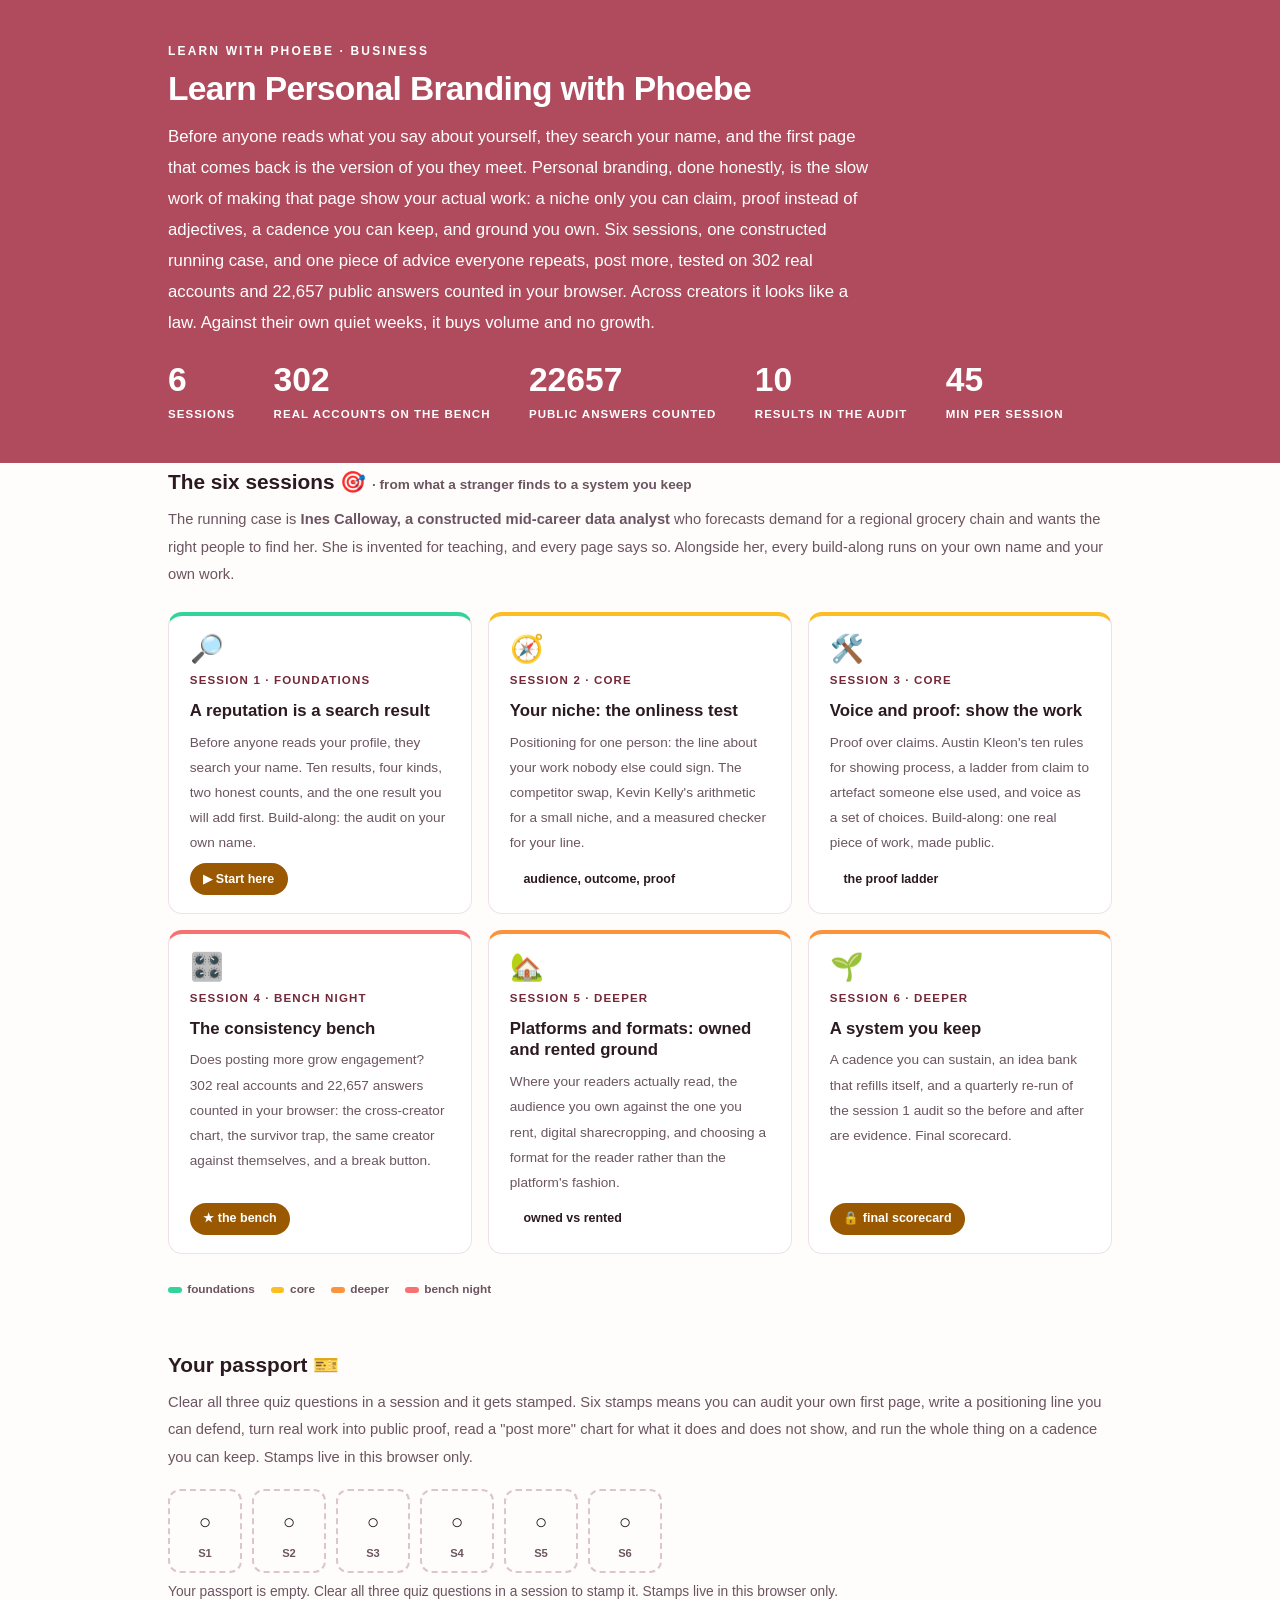
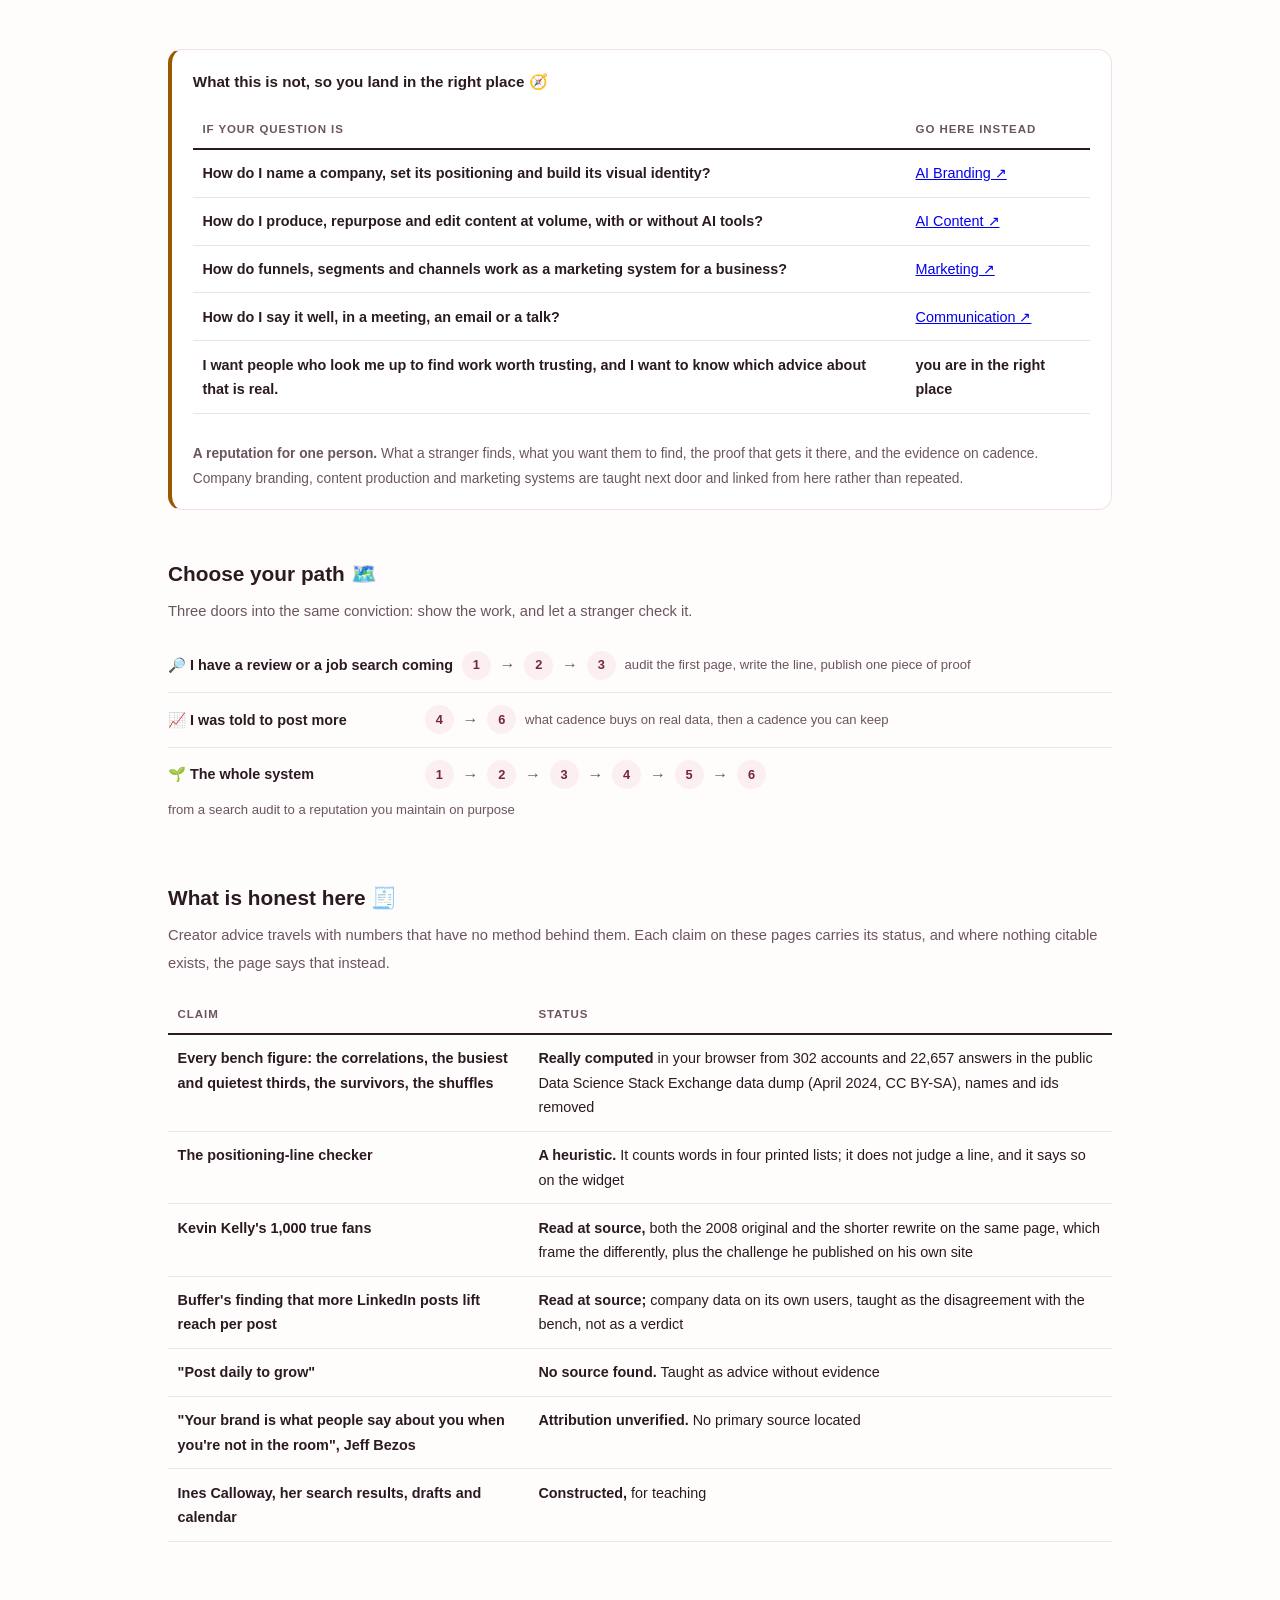
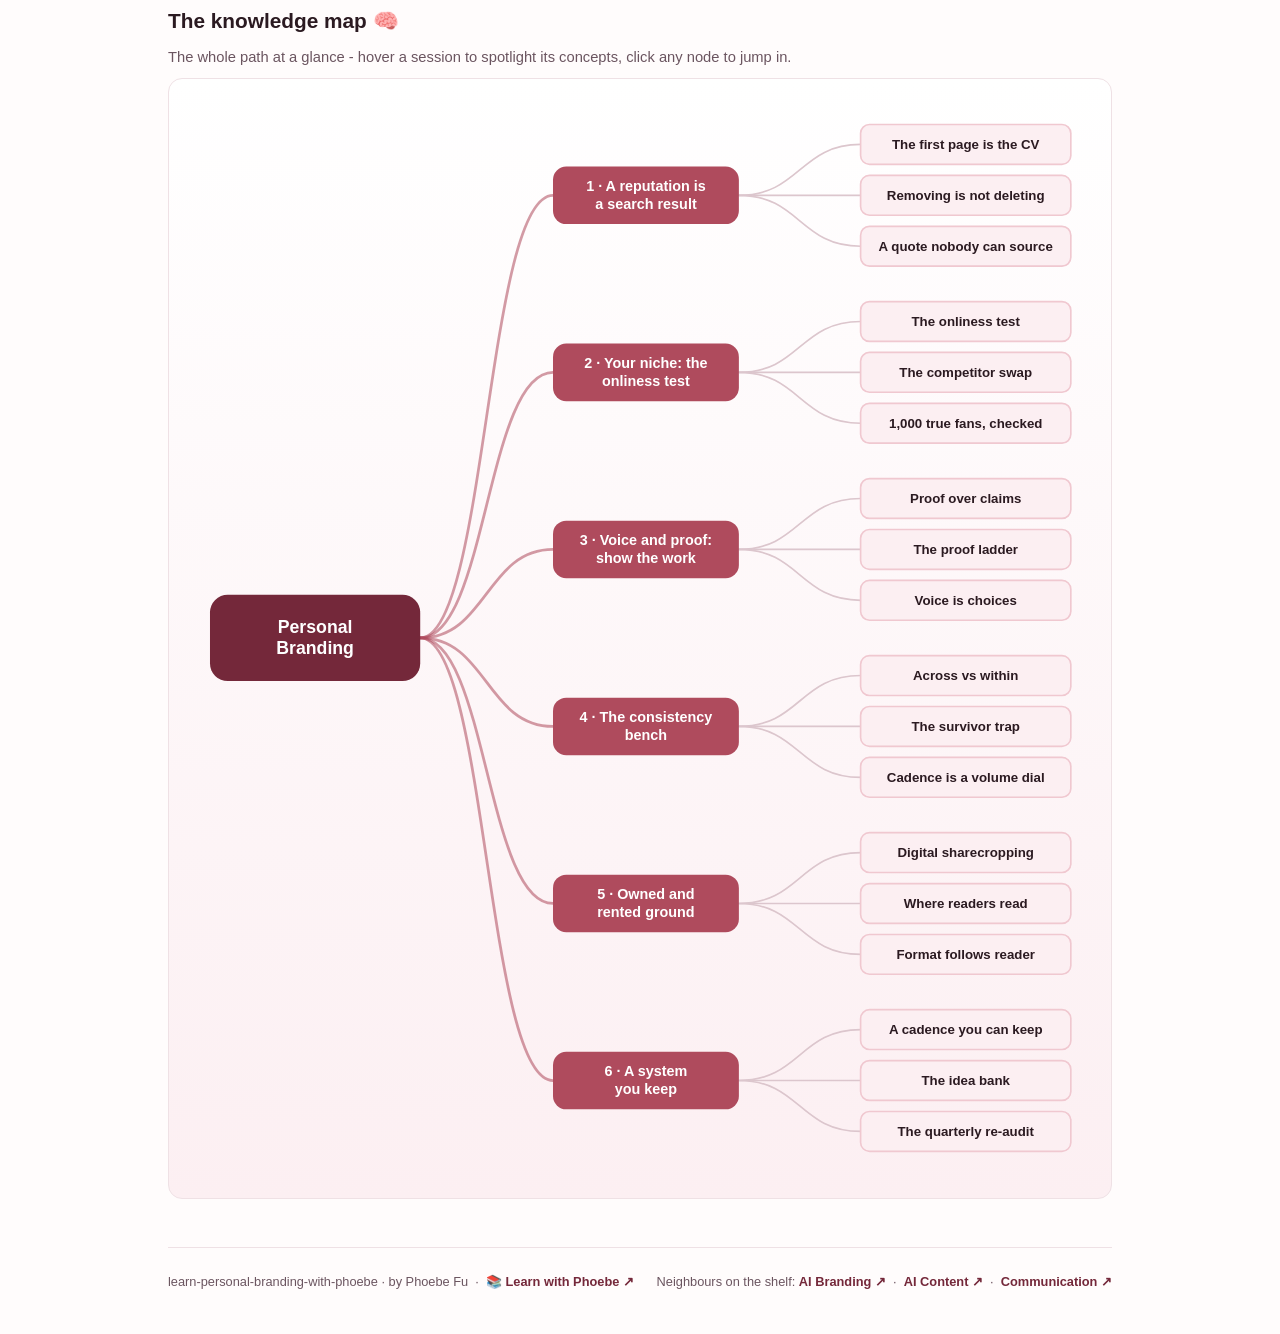
==== commit 6561da2a: "Light surfaces everywhere: lightbox, cheat panel, code boxes; contrast and phone-width fixes Every d" ====
--- a/index.html
+++ b/index.html
@@ -19,7 +19,7 @@
 <meta name="twitter:image" content="https://phoebefu6.github.io/learn-personal-branding-with-phoebe/assets/og-cover.png">
 <!-- social:end -->
 <title>Learn Personal Branding with Phoebe</title>
-<link rel="stylesheet" href="assets/style.css?v=3">
+<link rel="stylesheet" href="assets/style.css?v=19">
 <style>
 
   .stats-row { display: flex; gap: 2.4rem; margin-top: 1.5rem; flex-wrap: wrap; }
@@ -57,7 +57,7 @@
   .path { display: flex; gap: .55rem; align-items: center; padding: .75rem 0; border-bottom: .5px solid var(--hairline); flex-wrap: wrap; }
   .path:last-child { border-bottom: none; }
   .path b { min-width: 15.5rem; font-size: .9rem; }
-  .path .pstep { background: var(--indigo-50); color: var(--indigo); border-radius: 999px; padding: .16rem .68rem; font-weight: 700; font-size: .8rem; text-decoration: none; transition: all .12s ease; }
+  .path .pstep { background: var(--indigo-50); color: var(--indigo-deep); border-radius: 999px; padding: .16rem .68rem; font-weight: 700; font-size: .8rem; text-decoration: none; transition: all .12s ease; }
   .path .pstep:hover { background: var(--indigo); color: #fff; }
   .path .parr { color: var(--muted); font-weight: 700; }
 
@@ -75,6 +75,7 @@
   .not-this { border: 1px solid var(--hairline); border-left: 4px solid var(--clay); border-radius: var(--radius); background: #fff; padding: 1.1rem 1.3rem; margin-top: 1.2rem; }
   .not-this h3 { font-size: .95rem; font-weight: 800; margin-bottom: .5rem; }
 </style>
+<style>/* contrast-patch-2 */ .cnum, .course-card .cnum, .paths a, .pagefoot a, .pstep, .path .pstep { color: var(--indigo-deep); }</style>
 </head>
 <body>
 
@@ -357,6 +358,6 @@
 };
 </script>
 <script src="assets/mindmap.js?v=1"></script>
-<script src="assets/app.js?v=1"></script>
+<script src="assets/app.js?v=19"></script>
 </body>
 </html>
--- a/assets/style.css
+++ b/assets/style.css
@@ -19,7 +19,7 @@
   --amber-ink: #6B3D00;
   --amber-50: #FDF2E2;
   --paper: #FFFCFC;
-  --code-bg: #FBF1F3;
+  --code-bg: #FCEFF2;
   --code-ink: #2B1A21;
   --scrim-rgb: 255,250,251;
   --shadow-rgb: 175,75,93;
@@ -241,7 +241,7 @@
 .pill.light { background: var(--indigo-50); color: var(--indigo); }
 .pill.inkpill { background: var(--ink); color: #fff; }
 .pill.amber, .pill.peach { background: var(--amber); color: #fff; }
-.pill.bare { color: var(--faint); }
+.pill.bare { color: var(--muted); }
 
 /* ---------- 4D grid ---------- */
 .grid-2 { display: grid; grid-template-columns: repeat(auto-fit, minmax(15rem, 1fr)); gap: .8rem; margin: .5rem 0 1rem; }
@@ -270,10 +270,11 @@
 table.clean td:first-child { font-weight: 600; }
 
 /* ---------- prompt boxes ---------- */
-.prompt-box {
+.prompt-box{
   position: relative;
-  background: var(--code-bg);
-  color: var(--code-ink);
+  background: #FCEFF2;
+  border: 1px solid #EFE1E5;
+  color: #2B1A21;
   border-radius: var(--radius);
   padding: 1.1rem 1.2rem;
   margin: 1rem 0 1.2rem;
@@ -283,12 +284,12 @@
   white-space: pre-wrap;
   word-break: break-word;
 }
-.prompt-box .label {
+.prompt-box .label{
   position: absolute;
   top: -0.7rem;
   left: 1rem;
-  background: var(--indigo);
-  color: #fff;
+  background: #AF4B5D;
+  color: #FFFFFF;
   font-family: "Inter", -apple-system, sans-serif;
   font-size: .68rem;
   font-weight: 700;
@@ -299,7 +300,7 @@
 }
 .prompt-box.bad .label { background: var(--faint); color: var(--ink); }
 .prompt-box.good .label { background: var(--amber); color: #fff; }
-.copy-btn {
+.copy-btn{
   position: absolute;
   top: .7rem;
   right: .7rem;
@@ -409,7 +410,7 @@
   gap: .4rem;
 }
 
-.lightbox {
+.lightbox{
   position: fixed;
   inset: 0;
   z-index: 100;
@@ -421,8 +422,10 @@
   cursor: zoom-out;
 }
 .lightbox.open { display: flex; }
-.lightbox .inner {
+.lightbox .inner{
   background: #fff;
+  border: 1px solid #EFE1E5;
+  box-shadow: 0 10px 40px rgba(43,26,33,.14);
   border-radius: var(--radius);
   padding: 2rem;
   max-width: 94vw;
@@ -430,7 +433,7 @@
   overflow: auto;
 }
 .lightbox .inner svg, .lightbox .inner img { width: min(88vw, 70rem); height: auto; }
-.lightbox .close-hint {
+.lightbox .close-hint{
   position: fixed;
   top: 1rem; right: 1.4rem;
   color: var(--ink);
@@ -455,7 +458,7 @@
 .covered-row .note { margin-left: auto; color: var(--muted); font-size: .78rem; text-align: right; }
 
 /* ---------- cheat sheet footer ---------- */
-.cheat {
+.cheat{
   background: var(--indigo-50);
   color: var(--ink);
   border: 1px solid var(--indigo-soft);
@@ -1162,7 +1165,7 @@
   transition: all .18s ease;
 }
 .pp-stamp:hover { border-color: var(--indigo-soft); }
-.pp-stamp i { font-size: 1.3rem; font-style: normal; opacity: .7; color: var(--ink); }
+.pp-stamp i { font-size: 1.3rem; font-style: normal; opacity: 1; color: var(--ink); }
 .pp-stamp b { font: 800 0.7rem Inter, sans-serif; }
 .pp-stamp.got {
   border-style: solid; border-color: var(--indigo);
@@ -1323,3 +1326,33 @@
 .ps-hit.is-outcome { background: var(--indigo-50); color: var(--indigo-deep); }
 .ps-hit.is-audience { background: var(--indigo-deep); color: #fff; }
 .ps-lists { margin-top: 10px; }
+
+/* layout-patch-3: phone-width overflow (2026-10-10) */
+.sql-bar { flex-wrap: wrap; }
+@media (max-width: 480px) {
+  .covered-row { flex-wrap: wrap; }
+  .covered-row .note { margin-left: 0; text-align: left; flex-basis: 100%; }
+  details.card summary { flex-wrap: wrap; }
+  details.card summary .mini { white-space: normal; }
+  .wk, .sqlbox, .prompt-box, pre { max-width: 100%; overflow-x: auto; }
+  .mono, code, strong, .note { overflow-wrap: anywhere; }
+  select, input[type=range], label { max-width: 100%; }
+  canvas, svg, img { max-width: 100%; height: auto; }
+  .tree-kids, .tree-node-wrap, .tree-node, .rb-night, .al-row, .gd-field, .tl-row, .sl-row { max-width: 100%; overflow-x: auto; }
+  .tl-cols, .sl-cols, .bb-cols, .ev-cols, [class$="-cols"] { grid-template-columns: 1fr !important; display: grid; }
+  .tl-cols > *, .sl-cols > *, [class$="-cols"] > * { min-width: 0; max-width: 100%; }
+  .mono { white-space: normal; }
+  .er-w, .bb-lab, .tl-lev, .sl-lev { max-width: 100%; white-space: normal; }
+}
+/* contrast-patch-2b */
+.cheat a { color: var(--indigo-deep, var(--ink)); }
+.chip.audience { background: transparent; border-color: rgba(255,255,255,.55); }
+.masthead a, .masthead .sub a { color: #fff; text-decoration: underline; text-underline-offset: 2px; }
+.prompt-box b, .prompt-box strong { color: var(--indigo-deep, var(--ink)); }
+.prompt-box span, .prompt-box em, .prompt-box i { color: inherit; }
+.pp-stamp i { color: var(--ink); }
+/* contrast-patch-2 */
+.klabel, .section-kicker .klabel, details.card summary .caret, .crumb a, .toolbar .crumb a, .pagenav a, .pagefoot a, footer.pagefoot a, .pagefoot p a, .cnum, .course-card .cnum, .pill.light, .covered-row .status.light, .paths a, .tag.concept, .chip.level, .quiz-score, .mmd-launch, .mode.self, .legend .pill.light { color: var(--indigo-deep); }
+.chip.audience { background: transparent; border-color: rgba(255,255,255,.55); }
+.journey a { background: var(--indigo-deep); border-color: rgba(255,255,255,.6); }
+.skip-link { background: var(--indigo-deep); }
